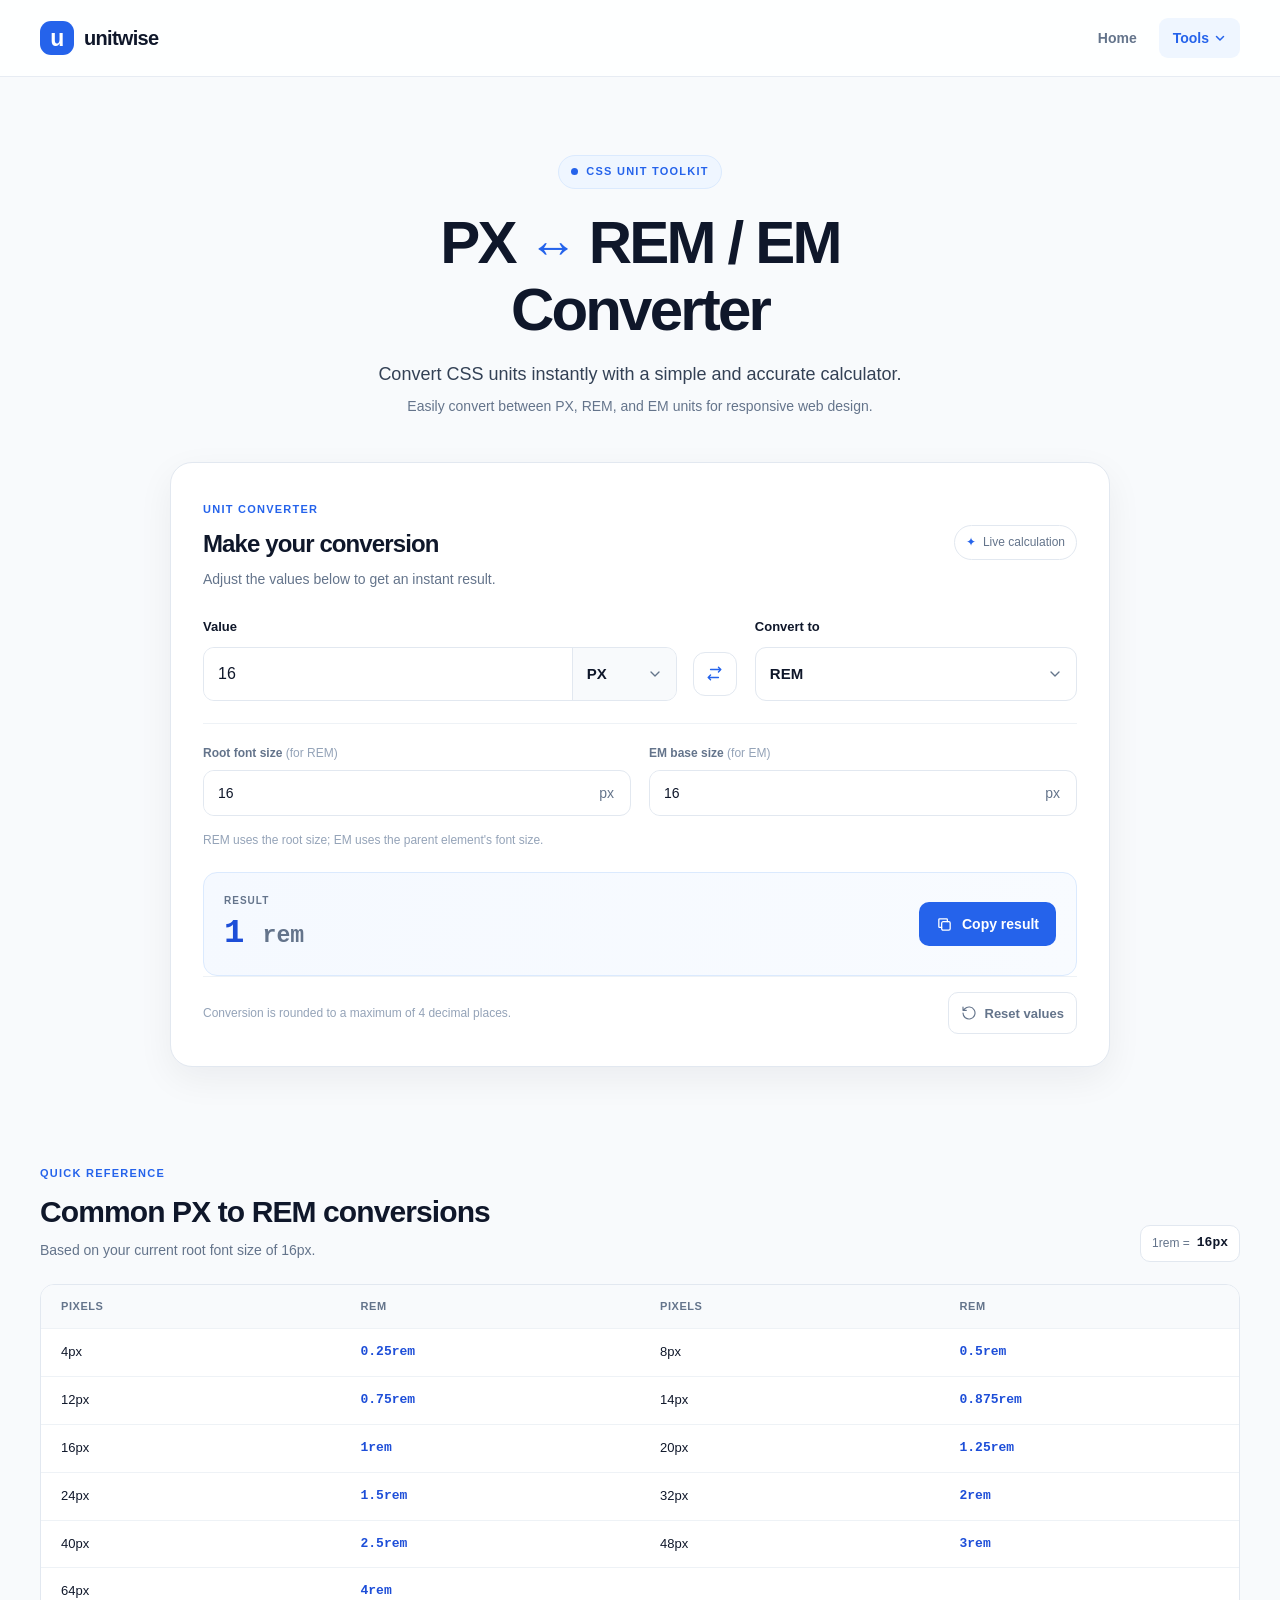
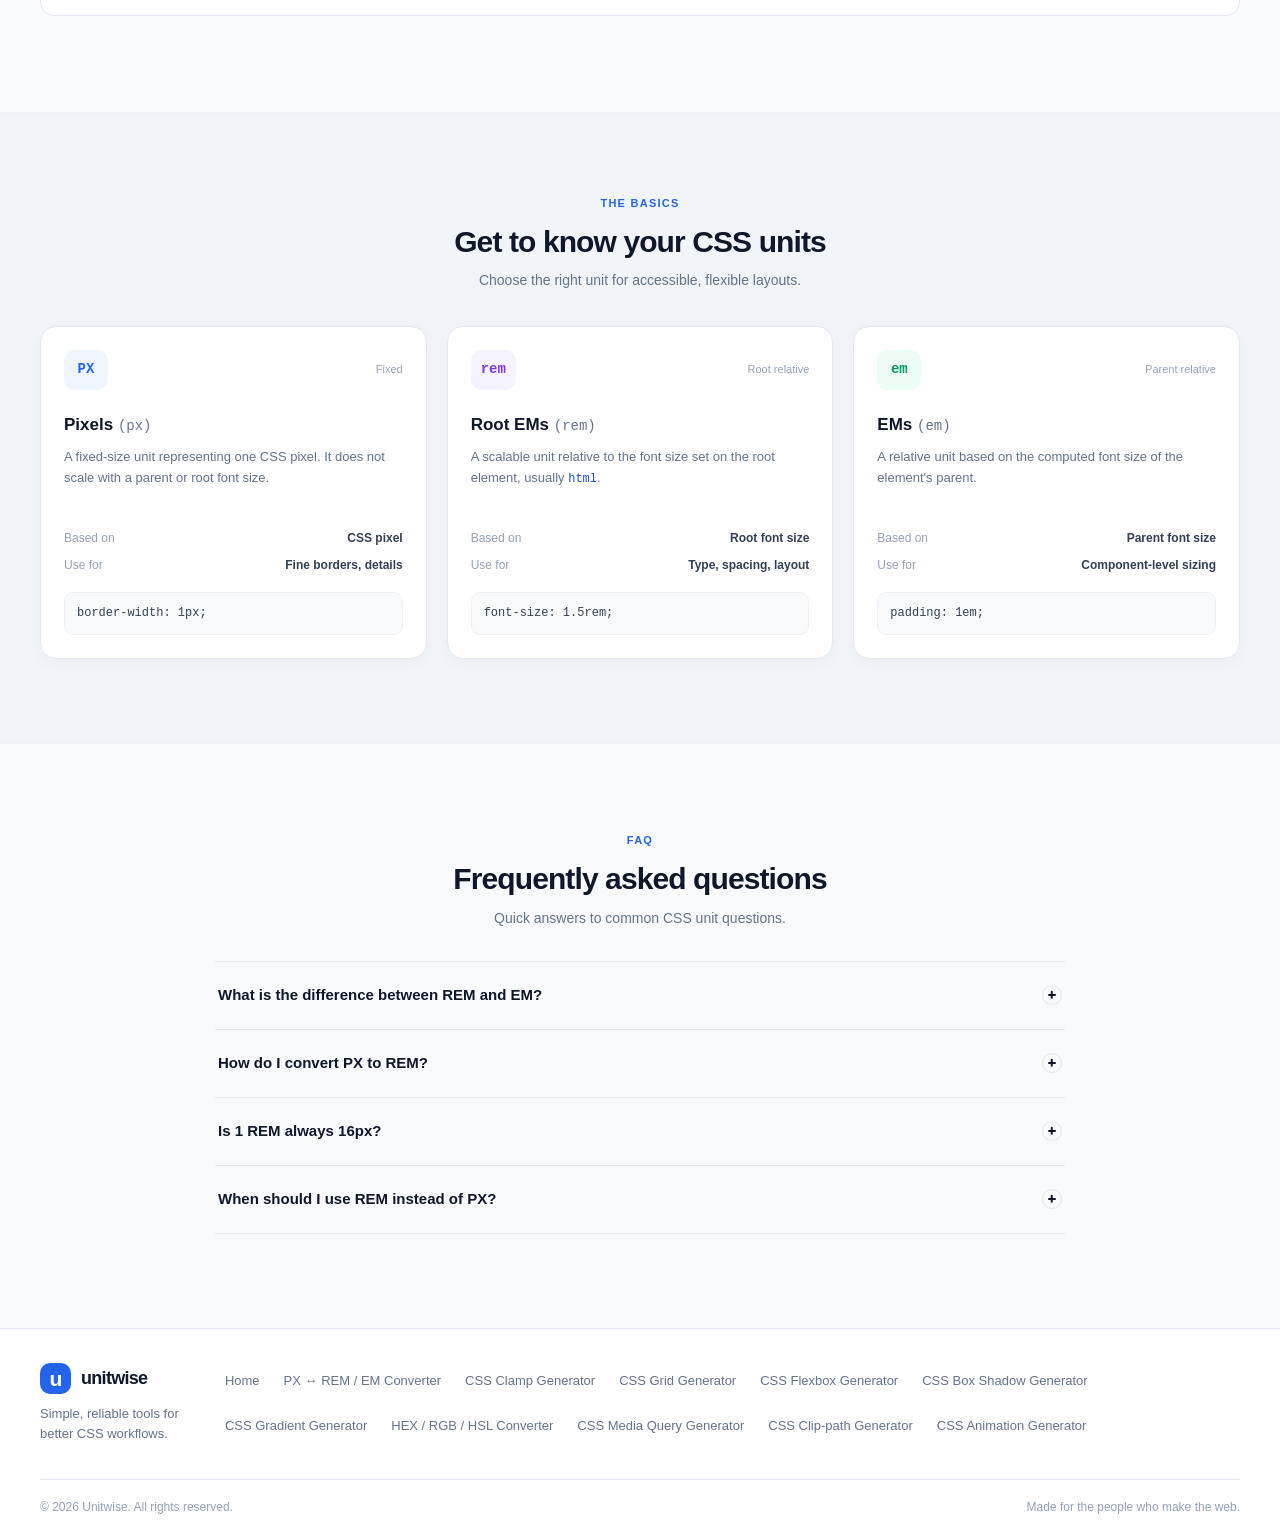
==== index.html @ 9d0d2d9c "메타태그 추가 <meta name="google-site-verification" content="XZpFfX3nSkuJwJqcZBJIZyjZYTVvXYMlZHfaFTL9WIM" " ====
﻿<!doctype html>
<html lang="en">

<head>
  <meta charset="utf-8">
  <meta name="viewport" content="width=device-width, initial-scale=1">
  <meta name="description"
    content="Convert CSS values between PX, REM, and EM instantly with an accurate, responsive unit converter.">
  <meta name="theme-color" content="#f8fafc">
  <title>PX ↔ REM / EM Converter | Unitwise</title>
  <link rel="stylesheet" href="assets/css/normalize.css">
  <link rel="stylesheet" href="assets/css/reset.css">
  <link rel="stylesheet" href="assets/css/commons.css?v=2">
  <link rel="stylesheet" href="assets/css/style.css">
  <link rel="stylesheet" href="assets/css/responsive.css">
  <script src="https://code.jquery.com/jquery-3.7.1.min.js"
    integrity="sha256-/JqT3SQfawRcv/BIHPThkBvs0OEvtFFmqPF/lYI/Cxo=" crossorigin="anonymous"></script>
  <script src="assets/js/common.js?v=2"></script>
  <script src="assets/js/converter.js"></script>


  <meta name="google-site-verification" content="tky7vuJOnp5TWz1bIsefF_0soIKqp9oJH5WHs2JTurM" />
  <meta name="google-site-verification" content="XZpFfX3nSkuJwJqcZBJIZyjZYTVvXYMlZHfaFTL9WIM" />
</head>

<body data-page="converter">
  <!--  -->
  <a class="skip-link" href="#main-content">Skip to content</a>
  <div id="header"></div>

  <main id="main-content">
    <section class="hero container" id="top" aria-labelledby="hero-title">
      <span class="eyebrow"><span class="eyebrow__dot" aria-hidden="true"></span>CSS UNIT TOOLKIT</span>
      <h1 id="hero-title">PX <span aria-hidden="true">↔</span> REM / EM<br class="hero__break"> Converter</h1>
      <p class="hero__lead">Convert CSS units instantly with a simple and accurate calculator.</p>
      <p class="hero__description">Easily convert between PX, REM, and EM units for responsive web design.</p>
    </section>

    <section class="converter-section container" id="converter" aria-labelledby="converter-title">
      <div class="converter-card">
        <div class="section-heading converter-card__heading">
          <div>
            <span class="eyebrow">UNIT CONVERTER</span>
            <h2 id="converter-title">Make your conversion</h2>
            <p>Adjust the values below to get an instant result.</p>
          </div>
          <span class="converter-card__badge"><span aria-hidden="true">✦</span> Live calculation</span>
        </div>

        <div class="converter-fields">
          <div class="field-group">
            <label for="input-value">Value</label>
            <div class="input-with-select">
              <input id="input-value" name="input-value" type="number" value="16" step="any" inputmode="decimal"
                autocomplete="off">
              <select id="input-unit" name="input-unit" aria-label="Input unit">
                <option value="px" selected>PX</option>
                <option value="rem">REM</option>
                <option value="em">EM</option>
              </select>
            </div>
          </div>

          <button class="swap-button" id="swap-units" type="button" aria-label="Swap input and output units"
            title="Swap units">
            <svg viewBox="0 0 24 24" aria-hidden="true">
              <path d="M7 7h13m0 0-3-3m3 3-3 3M17 17H4m0 0 3 3m-3-3 3-3" />
            </svg>
          </button>

          <div class="field-group">
            <label for="output-unit">Convert to</label>
            <select class="field-select" id="output-unit" name="output-unit">
              <option value="px">PX</option>
              <option value="rem" selected>REM</option>
              <option value="em">EM</option>
            </select>
          </div>
        </div>

        <div class="base-settings" aria-label="Conversion base sizes">
          <div class="field-group base-settings__field">
            <label for="root-size">Root font size <span>(for REM)</span></label>
            <div class="input-with-suffix">
              <input id="root-size" name="root-size" type="number" value="16" min="0.01" step="any" inputmode="decimal"
                autocomplete="off">
              <span>px</span>
            </div>
          </div>
          <div class="field-group base-settings__field">
            <label for="em-size">EM base size <span>(for EM)</span></label>
            <div class="input-with-suffix">
              <input id="em-size" name="em-size" type="number" value="16" min="0.01" step="any" inputmode="decimal"
                autocomplete="off">
              <span>px</span>
            </div>
          </div>
          <p class="base-settings__hint">REM uses the root size; EM uses the parent element's font size.</p>
        </div>

        <div class="result-panel" aria-live="polite" aria-atomic="true">
          <div>
            <span class="result-panel__label">RESULT</span>
            <output class="result-panel__value" id="conversion-result" for="input-value root-size em-size">1
              <span>rem</span></output>
          </div>
          <button class="button button--copy" id="copy-result" type="button">
            <svg viewBox="0 0 24 24" aria-hidden="true">
              <rect x="8" y="8" width="12" height="12" rx="2" />
              <path d="M16 8V5a1 1 0 0 0-1-1H5a1 1 0 0 0-1 1v10a1 1 0 0 0 1 1h3" />
            </svg>
            <span>Copy result</span>
          </button>
        </div>
        <p class="form-message" id="form-message" role="status" aria-live="polite"></p>
        <div class="converter-card__footer">
          <span>Conversion is rounded to a maximum of 4 decimal places.</span>
          <button class="button--reset text-button" id="reset-converter" type="button">
            <svg viewBox="0 0 24 24" aria-hidden="true">
              <path d="M3 12a9 9 0 1 0 2.64-6.36L3 8m0-5v5h5" />
            </svg>
            Reset values
          </button>
        </div>
      </div>
    </section>

    <section class="quick-table-section container" aria-labelledby="quick-table-title">
      <div class="section-heading">
        <div>
          <span class="eyebrow">QUICK REFERENCE</span>
          <h2 id="quick-table-title">Common PX to REM conversions</h2>
          <p>Based on your current root font size of <span id="table-root-size">16</span>px.</p>
        </div>
        <span class="table-root-badge">1rem = <strong id="table-rem-value">16px</strong></span>
      </div>
      <div class="table-scroll" tabindex="0" aria-label="Scrollable PX to REM conversion table">
        <table class="conversion-table">
          <thead>
            <tr>
              <th scope="col">Pixels</th>
              <th scope="col">REM</th>
              <th scope="col">Pixels</th>
              <th scope="col">REM</th>
            </tr>
          </thead>
          <tbody id="conversion-table-body"></tbody>
        </table>
      </div>
    </section>

    <section class="guide-section" id="units-guide" aria-labelledby="guide-title">
      <div class="container">
        <div class="section-heading section-heading--center">
          <span class="eyebrow">THE BASICS</span>
          <h2 id="guide-title">Get to know your CSS units</h2>
          <p>Choose the right unit for accessible, flexible layouts.</p>
        </div>
        <div class="guide-grid">
          <article class="guide-card">
            <div class="guide-card__top"><span class="unit-icon unit-icon--px">PX</span><span
                class="guide-card__tag">Fixed</span></div>
            <h3>Pixels <span>(px)</span></h3>
            <p class="guide-card__definition">A fixed-size unit representing one CSS pixel. It does not scale with a
              parent or root font size.</p>
            <dl>
              <div>
                <dt>Based on</dt>
                <dd>CSS pixel</dd>
              </div>
              <div>
                <dt>Use for</dt>
                <dd>Fine borders, details</dd>
              </div>
            </dl>
            <code class="code-sample">border-width: 1px;</code>
          </article>
          <article class="guide-card">
            <div class="guide-card__top"><span class="unit-icon unit-icon--rem">rem</span><span
                class="guide-card__tag">Root relative</span></div>
            <h3>Root EMs <span>(rem)</span></h3>
            <p class="guide-card__definition">A scalable unit relative to the font size set on the root element, usually
              <code>html</code>.
            </p>
            <dl>
              <div>
                <dt>Based on</dt>
                <dd>Root font size</dd>
              </div>
              <div>
                <dt>Use for</dt>
                <dd>Type, spacing, layout</dd>
              </div>
            </dl>
            <code class="code-sample">font-size: 1.5rem;</code>
          </article>
          <article class="guide-card">
            <div class="guide-card__top"><span class="unit-icon unit-icon--em">em</span><span
                class="guide-card__tag">Parent relative</span></div>
            <h3>EMs <span>(em)</span></h3>
            <p class="guide-card__definition">A relative unit based on the computed font size of the element's parent.
            </p>
            <dl>
              <div>
                <dt>Based on</dt>
                <dd>Parent font size</dd>
              </div>
              <div>
                <dt>Use for</dt>
                <dd>Component-level sizing</dd>
              </div>
            </dl>
            <code class="code-sample">padding: 1em;</code>
          </article>
        </div>
      </div>
    </section>

    <section class="faq-section container" aria-labelledby="faq-title">
      <div class="section-heading section-heading--center">
        <span class="eyebrow">FAQ</span>
        <h2 id="faq-title">Frequently asked questions</h2>
        <p>Quick answers to common CSS unit questions.</p>
      </div>
      <div class="faq-list">
        <article class="faq-item">
          <h3><button class="faq-question" id="faq-question-1" type="button" aria-expanded="false"
              aria-controls="faq-answer-1"><span>What is the difference between REM and EM?</span><span class="faq-icon"
                aria-hidden="true"></span></button></h3>
          <div class="faq-answer" id="faq-answer-1" role="region" aria-labelledby="faq-question-1" hidden>
            <p>REM is relative to the root (html) font size, while EM is relative to the computed font size of its
              parent element. REM is predictable across a page; EM is useful for sizing within a component.</p>
          </div>
        </article>
        <article class="faq-item">
          <h3><button class="faq-question" id="faq-question-2" type="button" aria-expanded="false"
              aria-controls="faq-answer-2"><span>How do I convert PX to REM?</span><span class="faq-icon"
                aria-hidden="true"></span></button></h3>
          <div class="faq-answer" id="faq-answer-2" role="region" aria-labelledby="faq-question-2" hidden>
            <p>Divide the pixel value by the root font size. For example, with a 16px root size, 24px ÷ 16 = 1.5rem.</p>
          </div>
        </article>
        <article class="faq-item">
          <h3><button class="faq-question" id="faq-question-3" type="button" aria-expanded="false"
              aria-controls="faq-answer-3"><span>Is 1 REM always 16px?</span><span class="faq-icon"
                aria-hidden="true"></span></button></h3>
          <div class="faq-answer" id="faq-answer-3" role="region" aria-labelledby="faq-question-3" hidden>
            <p>No. 1rem equals the root font size. Browsers commonly default to 16px, but users or stylesheets can
              change that value.</p>
          </div>
        </article>
        <article class="faq-item">
          <h3><button class="faq-question" id="faq-question-4" type="button" aria-expanded="false"
              aria-controls="faq-answer-4"><span>When should I use REM instead of PX?</span><span class="faq-icon"
                aria-hidden="true"></span></button></h3>
          <div class="faq-answer" id="faq-answer-4" role="region" aria-labelledby="faq-question-4" hidden>
            <p>Use REM for typography, spacing, and layout values that should scale with a user's root font-size
              preference. PX can still be useful for small details such as a thin border.</p>
          </div>
        </article>
      </div>
    </section>
  </main>

  <div id="footer"></div>
</body>

</html>
---- assets/css/commons.css ----
:root {
  color-scheme: light;
  --color-primary: #2563eb;
  --color-primary-dark: #1d4ed8;
  --color-primary-soft: #eff6ff;
  --color-background: #f8fafc;
  --color-surface: #ffffff;
  --color-text: #0f172a;
  --color-text-secondary: #64748b;
  --color-text-muted: #94a3b8;
  --color-border: #e2e8f0;
  --color-border-strong: #cbd5e1;
  --color-success: #15803d;
  --color-error: #b91c1c;
  --font-sans: Inter, Pretendard, -apple-system, BlinkMacSystemFont, "Segoe UI", sans-serif;
  --font-mono: "SFMono-Regular", Consolas, "Liberation Mono", monospace;
  --container-width: 1200px;
  --space-1: 4px;
  --space-2: 8px;
  --space-3: 12px;
  --space-4: 16px;
  --space-5: 24px;
  --space-6: 32px;
  --space-7: 48px;
  --space-8: 64px;
  --radius-small: 10px;
  --radius-medium: 16px;
  --radius-large: 22px;
  --shadow-card: 0 12px 36px rgb(15 23 42 / 6%);
  --transition-fast: 180ms ease;
}

body {
  background: var(--color-background);
  color: var(--color-text);
  font-family: var(--font-sans);
  font-size: 16px;
  line-height: 1.6;
  -webkit-font-smoothing: antialiased;
}

button,
input,
select {
  color: inherit;
}

button:focus-visible,
a:focus-visible,
input:focus-visible,
select:focus-visible,
.table-scroll:focus-visible {
  outline: 3px solid rgb(37 99 235 / 35%);
  outline-offset: 3px;
}

.container {
  width: min(calc(100% - 48px), var(--container-width));
  margin-inline: auto;
}

.skip-link {
  position: fixed;
  z-index: 20;
  top: 12px;
  left: 12px;
  padding: 10px 16px;
  transform: translateY(-160%);
  border-radius: var(--radius-small);
  background: var(--color-text);
  color: white;
  transition: transform var(--transition-fast);
}

.skip-link:focus {
  transform: translateY(0);
}

.site-header {
  position: relative;
  z-index: 5;
  border-bottom: 1px solid rgb(226 232 240 / 80%);
  background: rgb(255 255 255 / 92%);
}

.site-header__inner {
  display: flex;
  min-height: 76px;
  align-items: center;
  justify-content: space-between;
}

.brand {
  display: inline-flex;
  align-items: center;
  gap: 10px;
  color: var(--color-text);
  font-size: 20px;
  font-weight: 750;
  letter-spacing: -0.7px;
}

.brand__mark {
  display: grid;
  width: 34px;
  height: 34px;
  place-items: center;
  border-radius: 11px;
  background: var(--color-primary);
  color: white;
  font-size: 23px;
  font-weight: 800;
  line-height: 1;
}

.site-nav {
  display: flex;
  align-items: center;
  gap: 8px;
}

.site-nav__dropdown {
  position: relative;
}

.site-nav__dropdown-toggle {
  display: inline-flex;
  align-items: center;
  gap: 5px;
  border: 0;
  background: transparent;
  cursor: pointer;
}

.site-nav__dropdown-icon {
  width: 12px;
  height: 12px;
  stroke: currentColor;
  stroke-width: 1.5;
  opacity: 0.7;
  transition: opacity var(--transition-fast), color var(--transition-fast), stroke var(--transition-fast);
  flex-shrink: 0;
  pointer-events: none;
  background: none;
  border: 0;
  box-shadow: none;
  transform: none !important;
}

.site-nav__dropdown-toggle:hover .site-nav__dropdown-icon,
.site-nav__dropdown-toggle:focus-visible .site-nav__dropdown-icon,
.site-nav__dropdown-toggle.is-active .site-nav__dropdown-icon,
.site-nav__dropdown-toggle[aria-expanded="true"] .site-nav__dropdown-icon {
  opacity: 1;
  color: var(--color-primary);
  transform: none !important;
}

.site-nav__dropdown-menu {
  position: absolute;
  z-index: 10;
  top: calc(100% + 8px);
  right: 0;
  display: grid;
  width: 300px;
  max-height: min(76vh, 560px);
  overflow-y: auto;
  gap: 8px;
  padding: 12px;
  border: 1px solid var(--color-border);
  border-radius: 13px;
  background: white;
  box-shadow: var(--shadow-card);
  opacity: 0;
  visibility: hidden;
  pointer-events: none;
  transform: translateY(-6px);
  transition: opacity var(--transition-fast), transform var(--transition-fast), visibility var(--transition-fast);
}

.site-nav__dropdown-menu.is-open {
  opacity: 1;
  visibility: visible;
  pointer-events: auto;
  transform: translateY(0);
}

.site-nav__dropdown-menu.is-closing {
  opacity: 0;
  visibility: hidden;
  pointer-events: none;
  transform: translateY(-6px);
}

.site-nav__dropdown-group {
  display: grid;
  gap: 2px;
}

.site-nav__dropdown-category {
  margin: 3px 9px 2px;
  color: var(--color-text-muted);
  font-size: 10px;
  font-weight: 750;
  letter-spacing: 0.11em;
  line-height: 1.4;
  text-transform: uppercase;
}

.site-nav__dropdown-menu[hidden]:not(.is-open):not(.is-closing) {
  display: none;
}

.site-nav__dropdown-menu .site-nav__link {
  font-size: 13px;
}

.site-nav__link {
  padding: 9px 14px;
  border-radius: 9px;
  color: var(--color-text-secondary);
  font-size: 14px;
  font-weight: 550;
  transition: color var(--transition-fast), background var(--transition-fast);
}

.site-nav__link:hover,
.site-nav__link.is-active,
.site-nav__dropdown-toggle[aria-expanded="true"] {
  background: var(--color-primary-soft);
  color: var(--color-primary);
}

.menu-toggle {
  display: none;
  width: 44px;
  height: 44px;
  align-items: center;
  justify-content: center;
  flex-direction: column;
  gap: 5px;
  border: 1px solid var(--color-border);
  border-radius: 12px;
  background: white;
}

.menu-toggle span {
  width: 18px;
  height: 2px;
  border-radius: 2px;
  background: var(--color-text);
  transition: transform var(--transition-fast), opacity var(--transition-fast);
}

.button {
  display: inline-flex;
  min-height: 44px;
  align-items: center;
  justify-content: center;
  gap: 9px;
  padding: 0 16px;
  border: 1px solid transparent;
  border-radius: 10px;
  font-size: 14px;
  font-weight: 650;
  transition: background var(--transition-fast), border-color var(--transition-fast), color var(--transition-fast), transform var(--transition-fast);
}

.button:active,
.swap-button:active {
  transform: translateY(1px);
}

.button--copy {
  background: var(--color-primary);
  color: white;
}

.button--copy:hover {
  background: var(--color-primary-dark);
}

.button--copy svg,
.text-button svg {
  width: 17px;
  height: 17px;
  fill: none;
  stroke: currentColor;
  stroke-linecap: round;
  stroke-linejoin: round;
  stroke-width: 1.8;
}

/* ==========================================================================
   Standard Reset Button Component (Reference: CSS Flexbox Generator)
   ========================================================================== */

.button--reset {
  display: inline-flex;
  align-items: center;
  justify-content: center;
  flex-direction: row;
  min-height: 42px;
  gap: 8px;
  padding: 0 12px;
  border: 1px solid var(--color-border);
  border-radius: 10px;
  background: var(--color-surface);
  color: var(--color-text-secondary);
  font-family: inherit;
  font-size: 13px;
  font-weight: 650;
  line-height: 1;
  white-space: nowrap;
  cursor: pointer;
  flex: 0 0 auto;
  transition: color var(--transition-fast), border-color var(--transition-fast), background var(--transition-fast), transform var(--transition-fast);
}

.button--reset:hover {
  border-color: var(--color-primary);
  background: var(--color-primary-soft);
  color: var(--color-primary);
}

.button--reset:active {
  transform: translateY(1px);
}

.button--reset svg {
  width: 16px;
  height: 16px;
  flex-shrink: 0;
  fill: none;
  stroke: currentColor;
  stroke-linecap: round;
  stroke-linejoin: round;
  stroke-width: 1.7;
}

@media (max-width: 600px) {
  .section-heading .button--reset,
  .color-panel-heading .button--reset,
  .color-adjustments-heading .button--reset {
    min-height: 38px;
    padding-inline: 9px;
  }
}

@media (prefers-reduced-motion: reduce) {
  .button--reset {
    transition: none;
  }
}

.field-group {
  display: grid;
  min-width: 0;
  gap: 9px;
}

.field-group label {
  color: var(--color-text);
  font-size: 13px;
  font-weight: 650;
}

.field-group label span {
  color: var(--color-text-muted);
  font-weight: 450;
}

.field-group input,
.field-group select {
  width: 100%;
  min-width: 0;
  height: 54px;
  border: 1px solid var(--color-border);
  border-radius: 11px;
  background-color: white;
  color: var(--color-text);
  transition: border-color var(--transition-fast), box-shadow var(--transition-fast);
}

.field-group input {
  padding: 0 14px;
  font-variant-numeric: tabular-nums;
}

.field-group select {
  padding: 0 38px 0 14px;
  appearance: none;
  background-image: url("data:image/svg+xml,%3Csvg xmlns='http://www.w3.org/2000/svg' width='16' height='16' viewBox='0 0 24 24' fill='none' stroke='%2364758b' stroke-width='2' stroke-linecap='round' stroke-linejoin='round'%3E%3Cpath d='m6 9 6 6 6-6'/%3E%3C/svg%3E");
  background-repeat: no-repeat;
  background-position: right 13px center;
  font-size: 15px;
  font-weight: 650;
}

.field-group input:hover,
.field-group select:hover {
  border-color: var(--color-border-strong);
}

.field-group input:focus,
.field-group select:focus {
  border-color: var(--color-primary);
  outline: none;
  box-shadow: 0 0 0 3px rgb(37 99 235 / 12%);
}

.input-with-select,
.input-with-suffix {
  display: flex;
  min-width: 0;
  align-items: center;
  overflow: hidden;
  border: 1px solid var(--color-border);
  border-radius: 11px;
  background: white;
  transition: border-color var(--transition-fast), box-shadow var(--transition-fast);
}

.input-with-select:focus-within,
.input-with-suffix:focus-within {
  border-color: var(--color-primary);
  box-shadow: 0 0 0 3px rgb(37 99 235 / 12%);
}

.input-with-select input,
.input-with-suffix input {
  height: 52px;
  border: 0;
  border-radius: 0;
  box-shadow: none;
}

.input-with-select input:focus,
.input-with-suffix input:focus {
  border: 0;
  box-shadow: none;
}

.input-with-select select {
  width: 104px;
  height: 52px;
  flex: 0 0 104px;
  border: 0;
  border-left: 1px solid var(--color-border);
  border-radius: 0;
  background-color: #f8fafc;
}

.input-with-suffix span {
  padding: 0 16px;
  color: var(--color-text-secondary);
  font-size: 14px;
}

.section-heading {
  display: flex;
  align-items: flex-end;
  justify-content: space-between;
  gap: 24px;
}

.section-heading--center {
  display: block;
  text-align: center;
}

.section-heading--center h2 {
  margin-top: 9px;
}

.section-heading--center p {
  margin-top: 10px;
}

.section-heading h2 {
  margin-top: 8px;
  font-size: clamp(23px, 2.4vw, 30px);
  font-weight: 720;
  letter-spacing: -0.9px;
  line-height: 1.25;
}

.section-heading p {
  margin-top: 9px;
  color: var(--color-text-secondary);
  font-size: 14px;
}

.eyebrow {
  display: inline-flex;
  align-items: center;
  gap: 8px;
  color: var(--color-primary);
  font-size: 11px;
  font-weight: 750;
  letter-spacing: 1.25px;
}

.hero {
  padding-top: 78px;
  padding-bottom: 45px;
  text-align: center;
}

.hero .eyebrow {
  padding: 7px 12px;
  border: 1px solid #dbeafe;
  border-radius: 999px;
  background: #eff6ff;
}

.eyebrow__dot {
  width: 7px;
  height: 7px;
  border-radius: 50%;
  background: var(--color-primary);
}

.hero h1 {
  margin-top: 20px;
  font-size: clamp(40px, 5vw, 60px);
  font-weight: 760;
  letter-spacing: -2.8px;
  line-height: 1.12;
}

.hero h1 > span {
  color: var(--color-primary);
  font-size: 0.82em;
  font-weight: 500;
}

.hero__lead {
  margin-top: 17px;
  color: #334155;
  font-size: 18px;
}

.hero__description {
  margin-top: 6px;
  color: var(--color-text-secondary);
  font-size: 14px;
}

.card {
  border: 1px solid var(--color-border);
  border-radius: var(--radius-medium);
  background: var(--color-surface);
  box-shadow: var(--shadow-card);
}

.converter-card__badge {
  display: inline-flex;
  align-items: center;
  gap: 7px;
  padding: 7px 11px;
  border: 1px solid var(--color-border);
  border-radius: 999px;
  background: white;
  color: var(--color-text-secondary);
  font-size: 12px;
  white-space: nowrap;
}

.converter-card__badge span {
  color: var(--color-primary);
}

.faq-list {
  margin-top: 32px;
  border-top: 1px solid var(--color-border);
}

.faq-item {
  border-bottom: 1px solid var(--color-border);
}

.faq-item h3 {
  font-size: inherit;
  font-weight: inherit;
}

.faq-question {
  display: flex;
  width: 100%;
  min-height: 67px;
  align-items: center;
  justify-content: space-between;
  gap: 18px;
  padding: 14px 3px;
  border: 0;
  background: transparent;
  color: var(--color-text);
  font-size: 15px;
  font-weight: 630;
  text-align: left;
  transition: color var(--transition-fast);
}

.faq-question:hover,
.faq-question[aria-expanded="true"] {
  color: var(--color-primary);
}

.faq-icon {
  position: relative;
  width: 20px;
  height: 20px;
  flex: 0 0 20px;
  border: 1px solid var(--color-border);
  border-radius: 50%;
}

.faq-icon::before,
.faq-icon::after {
  position: absolute;
  top: 8px;
  left: 5px;
  width: 8px;
  height: 1.5px;
  border-radius: 2px;
  background: currentColor;
  content: "";
}

.faq-icon::after {
  transform: rotate(90deg);
  transition: transform var(--transition-fast);
}

.faq-question[aria-expanded="true"] .faq-icon::after {
  transform: rotate(0);
}

.faq-answer {
  padding: 0 38px 19px 3px;
  color: var(--color-text-secondary);
  font-size: 13px;
  line-height: 1.75;
}

.component-error {
  padding: 14px 24px;
  background: #fff7ed;
  color: #9a3412;
  font-size: 14px;
  text-align: center;
}

.site-footer {
  border-top: 1px solid var(--color-border);
  background: white;
}

.site-footer__main {
  display: flex;
  min-height: 150px;
  align-items: center;
  justify-content: space-between;
  gap: 28px;
}

.brand--footer {
  font-size: 18px;
}

.brand--footer .brand__mark {
  width: 31px;
  height: 31px;
  border-radius: 10px;
  font-size: 21px;
}

.site-footer__about p {
  margin-top: 10px;
  color: var(--color-text-secondary);
  font-size: 13px;
}

.footer-nav {
  display: flex;
  flex-wrap: wrap;
  gap: 24px;
}

.footer-nav a {
  color: var(--color-text-secondary);
  font-size: 13px;
  transition: color var(--transition-fast);
}

.footer-nav a:hover {
  color: var(--color-primary);
}

.site-footer__bottom {
  display: flex;
  min-height: 56px;
  align-items: center;
  justify-content: space-between;
  gap: 12px;
  border-top: 1px solid var(--color-border);
  color: var(--color-text-muted);
  font-size: 12px;
}
---- assets/css/style.css ----
.converter-section {
  max-width: 940px;
  padding-bottom: 92px;
}

.converter-card {
  padding: 32px;
  border: 1px solid var(--color-border);
  border-radius: var(--radius-large);
  background: var(--color-surface);
  box-shadow: var(--shadow-card);
}

.converter-card__heading {
  align-items: center;
}

.converter-card__heading h2 {
  font-size: 24px;
}

.table-root-badge {
  display: inline-flex;
  align-items: center;
  gap: 7px;
  padding: 7px 11px;
  border: 1px solid var(--color-border);
  border-radius: 999px;
  background: white;
  color: var(--color-text-secondary);
  font-size: 12px;
  white-space: nowrap;
}

.converter-fields {
  display: grid;
  grid-template-columns: minmax(0, 1fr) 46px minmax(0, 0.68fr);
  align-items: end;
  gap: 16px;
  margin-top: 27px;
}

.swap-button {
  display: grid;
  width: 44px;
  height: 44px;
  place-items: center;
  margin-bottom: 5px;
  border: 1px solid var(--color-border);
  border-radius: 12px;
  background: white;
  color: var(--color-primary);
  transition: background var(--transition-fast), border-color var(--transition-fast), transform var(--transition-fast);
}

.swap-button:hover {
  border-color: #bfdbfe;
  background: var(--color-primary-soft);
}

.swap-button svg {
  width: 19px;
  height: 19px;
  fill: none;
  stroke: currentColor;
  stroke-linecap: round;
  stroke-linejoin: round;
  stroke-width: 1.7;
}

.field-select {
  font-variant-numeric: tabular-nums;
}

.base-settings {
  display: grid;
  grid-template-columns: repeat(2, minmax(0, 1fr));
  gap: 15px 18px;
  margin-top: 22px;
  padding-top: 20px;
  border-top: 1px solid #eef2f6;
}

.base-settings__field {
  gap: 7px;
}

.base-settings__field label {
  color: var(--color-text-secondary);
  font-size: 12px;
}

.base-settings__field input {
  height: 44px;
  font-size: 14px;
}

.base-settings__hint {
  grid-column: 1 / -1;
  color: var(--color-text-muted);
  font-size: 12px;
}

.result-panel {
  display: flex;
  min-height: 104px;
  align-items: center;
  justify-content: space-between;
  gap: 20px;
  margin-top: 22px;
  padding: 18px 20px;
  border: 1px solid #dbeafe;
  border-radius: 14px;
  background: linear-gradient(105deg, #f5f9ff, #f8fbff);
}

.result-panel__label {
  display: block;
  color: var(--color-text-secondary);
  font-size: 10px;
  font-weight: 750;
  letter-spacing: 1px;
}

.result-panel__value {
  display: block;
  margin-top: 2px;
  color: var(--color-primary-dark);
  font-family: var(--font-mono);
  font-size: clamp(25px, 4vw, 34px);
  font-weight: 700;
  letter-spacing: -1.1px;
  line-height: 1.3;
  overflow-wrap: anywhere;
}

.result-panel__value span {
  color: #64748b;
  font-size: 0.68em;
  font-weight: 550;
  letter-spacing: 0;
}

.form-message {
  min-height: 20px;
  margin-top: 8px;
  color: var(--color-error);
  font-size: 12px;
}

.form-message:empty {
  display: none;
}

.form-message.is-success {
  color: var(--color-success);
}

.converter-card__footer {
  display: flex;
  align-items: center;
  justify-content: space-between;
  gap: 16px;
  padding-top: 15px;
  border-top: 1px solid #eef2f6;
  color: var(--color-text-muted);
  font-size: 12px;
}

.text-button:not(.button--reset) {
  display: inline-flex;
  align-items: center;
  gap: 7px;
  padding: 5px 0 5px 8px;
  border: 0;
  background: transparent;
  color: var(--color-text-secondary);
  font-size: 12px;
  font-weight: 600;
  white-space: nowrap;
  transition: color var(--transition-fast);
}

.text-button:not(.button--reset):hover {
  color: var(--color-primary);
}

.text-button:not(.button--reset) svg {
  width: 15px;
  height: 15px;
}

.quick-table-section {
  padding-bottom: 96px;
}

.quick-table-section .section-heading {
  margin-bottom: 22px;
}

.table-root-badge {
  border-radius: 10px;
  color: var(--color-text-secondary);
  font-size: 12px;
}

.table-root-badge strong {
  color: var(--color-text);
  font-family: var(--font-mono);
  font-size: 13px;
}

.table-scroll {
  overflow-x: auto;
  border: 1px solid var(--color-border);
  border-radius: 14px;
  background: white;
  scrollbar-color: #cbd5e1 transparent;
  scrollbar-width: thin;
}

.conversion-table {
  width: 100%;
  min-width: 460px;
  text-align: left;
}

.conversion-table th,
.conversion-table td {
  width: 25%;
  padding: 13px 20px;
  border-bottom: 1px solid #eef2f6;
  font-size: 13px;
}

.conversion-table th {
  background: #f8fafc;
  color: var(--color-text-secondary);
  font-size: 11px;
  font-weight: 700;
  letter-spacing: 0.55px;
  text-transform: uppercase;
}

.conversion-table td:nth-child(even) {
  color: var(--color-primary-dark);
  font-family: var(--font-mono);
  font-weight: 600;
}

.conversion-table tbody tr:last-child td {
  border-bottom: 0;
}

.conversion-table tbody tr:hover {
  background: #f8fbff;
}

.guide-section {
  padding: 76px 0 84px;
  border-top: 1px solid #eef2f6;
  border-bottom: 1px solid #eef2f6;
  background: #f1f5f9;
}

.guide-grid {
  display: grid;
  grid-template-columns: repeat(3, minmax(0, 1fr));
  gap: 20px;
  margin-top: 34px;
}

.guide-card {
  min-width: 0;
  padding: 23px;
  border: 1px solid var(--color-border);
  border-radius: var(--radius-medium);
  background: white;
  box-shadow: 0 5px 18px rgb(15 23 42 / 3%);
}

.guide-card__top {
  display: flex;
  align-items: center;
  justify-content: space-between;
}

.unit-icon {
  display: grid;
  min-width: 44px;
  height: 40px;
  place-items: center;
  padding: 0 10px;
  border-radius: 11px;
  font-family: var(--font-mono);
  font-size: 14px;
  font-weight: 700;
}

.unit-icon--px {
  background: #eff6ff;
  color: #2563eb;
}

.unit-icon--rem {
  background: #f5f3ff;
  color: #7c3aed;
}

.unit-icon--em {
  background: #ecfdf5;
  color: #059669;
}

.guide-card__tag {
  color: var(--color-text-muted);
  font-size: 11px;
}

.guide-card h3 {
  margin-top: 21px;
  font-size: 17px;
  font-weight: 700;
}

.guide-card h3 span {
  color: var(--color-text-secondary);
  font-family: var(--font-mono);
  font-size: 14px;
  font-weight: 500;
}

.guide-card__definition {
  min-height: 69px;
  margin-top: 8px;
  color: var(--color-text-secondary);
  font-size: 13px;
  line-height: 1.65;
}

.guide-card__definition code {
  color: var(--color-primary-dark);
  font-family: var(--font-mono);
  font-size: 12px;
}

.guide-card dl {
  display: grid;
  gap: 8px;
  margin-top: 14px;
}

.guide-card dl div {
  display: flex;
  justify-content: space-between;
  gap: 12px;
  font-size: 12px;
}

.guide-card dt {
  color: var(--color-text-muted);
}

.guide-card dd {
  color: #334155;
  font-weight: 550;
  text-align: right;
}

.code-sample {
  display: block;
  margin-top: 17px;
  padding: 11px 12px;
  overflow-x: auto;
  border: 1px solid #eef2f6;
  border-radius: 9px;
  background: #f8fafc;
  color: #334155;
  font-family: var(--font-mono);
  font-size: 12px;
  white-space: nowrap;
}

.faq-section {
  max-width: 850px;
  padding-top: 82px;
  padding-bottom: 94px;
}
---- assets/css/responsive.css ----
@media (max-width: 1199px) {
  .container {
    width: min(calc(100% - 56px), var(--container-width));
  }

  .hero {
    padding-top: 68px;
  }

  .guide-grid {
    gap: 15px;
  }

  .guide-card {
    padding: 20px;
  }

  .clamp-settings {
    padding: 25px;
  }

  .clamp-results-grid {
    gap: 15px;
  }
}

@media (max-width: 900px) {
  .guide-grid {
    grid-template-columns: repeat(2, minmax(0, 1fr));
  }

  .guide-card:last-child {
    grid-column: 1 / -1;
  }

  .guide-card__definition {
    min-height: 0;
  }

  .clamp-results-grid {
    grid-template-columns: minmax(0, 1fr);
  }
}

@media (max-width: 768px) {
  .container {
    width: min(calc(100% - 36px), var(--container-width));
  }

  .site-header__inner {
    min-height: 68px;
  }

  .menu-toggle {
    display: flex;
  }

  .menu-toggle[aria-expanded="true"] span:first-child {
    transform: translateY(7px) rotate(45deg);
  }

  .menu-toggle[aria-expanded="true"] span:nth-child(2) {
    opacity: 0;
  }

  .menu-toggle[aria-expanded="true"] span:last-child {
    transform: translateY(-7px) rotate(-45deg);
  }

  .site-nav {
    position: absolute;
    top: calc(100% + 1px);
    right: 18px;
    left: 18px;
    display: none;
    align-items: stretch;
    flex-direction: column;
    gap: 3px;
    padding: 10px;
    border: 1px solid var(--color-border);
    border-radius: 14px;
    background: white;
    box-shadow: var(--shadow-card);
  }

  .site-nav__dropdown {
    display: grid;
    gap: 2px;
  }

  .site-nav__dropdown-toggle {
    width: 100%;
    justify-content: space-between;
    text-align: left;
  }

  .site-nav__dropdown-icon {
    transform: none !important;
  }

  .site-nav__dropdown-menu {
    position: static;
    display: grid;
    width: auto;
    gap: 2px;
    padding: 0 0 0 8px;
    border: 0;
    border-radius: 0;
    background: transparent;
    box-shadow: none;
    transform: none;
    opacity: 0;
    visibility: hidden;
    pointer-events: none;
    max-height: min(58vh, 480px);
    overflow-y: auto;
    transition: opacity var(--transition-fast), visibility var(--transition-fast);
  }

  .site-nav__dropdown-menu.is-open {
    opacity: 1;
    visibility: visible;
    pointer-events: auto;
    transform: none;
  }

  .site-nav__dropdown-menu.is-closing {
    opacity: 0;
    visibility: hidden;
    pointer-events: none;
    transform: none;
  }

  .site-nav__dropdown-menu[hidden]:not(.is-open):not(.is-closing) {
    display: none;
  }

  .site-nav__dropdown-category {
    margin-top: 9px;
    font-size: 10px;
  }

  .site-nav.is-open {
    display: flex;
  }

  .site-nav__link {
    padding: 12px;
  }

  .hero {
    padding-top: 57px;
    padding-bottom: 35px;
  }

  .hero h1 {
    font-size: clamp(38px, 8vw, 52px);
    letter-spacing: -2px;
  }

  .hero__lead {
    max-width: 480px;
    margin-inline: auto;
    font-size: 16px;
  }

  .converter-section {
    padding-bottom: 70px;
  }

  .converter-card {
    padding: 25px;
  }

  .converter-fields {
    grid-template-columns: minmax(0, 1fr) 42px minmax(0, 0.72fr);
    gap: 10px;
  }

  .swap-button {
    width: 40px;
    height: 40px;
  }

  .quick-table-section {
    padding-bottom: 74px;
  }

  .guide-section {
    padding: 65px 0;
  }

  .faq-section {
    padding-top: 68px;
    padding-bottom: 75px;
  }

  .clamp-generator {
    padding-bottom: 65px;
  }

  .clamp-form-grid {
    gap: 15px;
  }

  .clamp-fieldset {
    padding: 15px;
  }

  .clamp-results-grid {
    gap: 15px;
  }

  .chart-section {
    padding-bottom: 68px;
  }

  .clamp-guide-section {
    padding: 63px 0;
  }
}

@media (max-width: 560px) {
  .container {
    width: min(calc(100% - 32px), var(--container-width));
  }

  .brand {
    font-size: 18px;
  }

  .brand__mark {
    width: 32px;
    height: 32px;
  }

  .hero {
    padding-top: 47px;
    padding-bottom: 30px;
  }

  .hero h1 {
    margin-top: 17px;
    font-size: clamp(34px, 9vw, 43px);
    letter-spacing: -1.7px;
  }

  .hero__break {
    display: none;
  }

  .hero__lead {
    margin-top: 13px;
    font-size: 15px;
  }

  .hero__description {
    max-width: 330px;
    margin: 6px auto 0;
    font-size: 13px;
  }

  .converter-section {
    padding-bottom: 62px;
  }

  .converter-card {
    padding: 21px 17px 16px;
    border-radius: 18px;
  }

  .converter-card__heading {
    align-items: flex-start;
  }

  .converter-card__heading h2 {
    font-size: 21px;
  }

  .converter-card__heading p {
    max-width: 230px;
    font-size: 13px;
  }

  .converter-card__badge {
    gap: 5px;
    padding: 6px 8px;
    font-size: 10px;
  }

  .converter-fields {
    grid-template-columns: minmax(0, 1fr);
    gap: 13px;
    margin-top: 22px;
  }

  .field-group {
    gap: 7px;
  }

  .field-group input,
  .field-group select {
    height: 50px;
  }

  .input-with-select input,
  .input-with-select select {
    height: 48px;
  }

  .swap-button {
    width: 42px;
    height: 38px;
    margin: -3px auto;
    transform: rotate(90deg);
  }

  .swap-button:active {
    transform: rotate(90deg) translateY(1px);
  }

  .base-settings {
    gap: 12px;
    margin-top: 18px;
    padding-top: 17px;
  }

  .base-settings__field label {
    font-size: 11px;
  }

  .base-settings__field input {
    height: 42px;
  }

  .base-settings__hint {
    font-size: 11px;
    line-height: 1.5;
  }

  .result-panel {
    min-height: 90px;
    gap: 10px;
    margin-top: 15px;
    padding: 14px;
  }

  .result-panel__value {
    font-size: clamp(23px, 7vw, 29px);
  }

  .button--copy {
    min-height: 40px;
    gap: 6px;
    padding: 0 10px;
    font-size: 12px;
  }

  .button--copy svg {
    width: 15px;
    height: 15px;
  }

  .converter-card__footer {
    align-items: flex-start;
    gap: 10px;
    font-size: 11px;
  }

  .converter-card__footer > span {
    max-width: 200px;
    line-height: 1.5;
  }

  .text-button:not(.button--reset) {
    font-size: 11px;
  }

  .section-heading h2 {
    font-size: 24px;
  }

  .quick-table-section .section-heading {
    align-items: flex-start;
    flex-direction: column;
    gap: 12px;
  }

  .conversion-table th,
  .conversion-table td {
    padding: 12px 15px;
  }

  .guide-section {
    padding: 58px 0;
  }

  .guide-grid {
    grid-template-columns: minmax(0, 1fr);
    gap: 13px;
    margin-top: 25px;
  }

  .guide-card:last-child {
    grid-column: auto;
  }

  .guide-card {
    padding: 20px;
  }

  .faq-section {
    padding-top: 59px;
    padding-bottom: 65px;
  }

  .clamp-settings {
    padding: 21px 17px 17px;
  }

  .clamp-section-heading {
    align-items: flex-start;
  }

  .clamp-section-heading h2 {
    font-size: 21px;
  }

  .clamp-form-grid {
    grid-template-columns: minmax(0, 1fr);
    gap: 12px;
    margin-top: 20px;
  }

  .clamp-fieldset__fields {
    grid-template-columns: minmax(0, 1fr);
  }

  .clamp-fieldset--options {
    grid-template-columns: minmax(0, 1fr);
    gap: 8px;
  }

  .clamp-fieldset__title,
  .clamp-root-field,
  .clamp-property-field {
    grid-column: 1;
    grid-row: auto;
  }

  .clamp-settings__hint {
    font-size: 11px;
    line-height: 1.55;
  }

  .generated-card,
  .preview-card {
    padding: 19px 16px;
  }

  .generated-card__hint {
    min-height: 0;
  }

  .generated-card__actions {
    gap: 8px;
  }

  .generated-card__actions .button {
    padding-inline: 11px;
  }

  .clamp-copy-status {
    max-width: 115px;
    font-size: 10px;
  }

  .preview-stage {
    min-height: 175px;
    padding: 9px;
  }

  .preview-viewport {
    min-height: 145px;
    padding: 10px;
  }

  .preview-demo-target {
    font-size: 14px;
  }

  .chart-section {
    padding-bottom: 59px;
  }

  .chart-section .section-heading {
    align-items: flex-start;
    flex-direction: column;
    gap: 12px;
  }

  .scale-chart-card {
    padding: 13px 8px 12px;
  }

  .chart-region-labels {
    gap: 5px;
    padding-inline: 3%;
    font-size: 9px;
  }

  .clamp-guide-section {
    padding: 56px 0;
  }

  .clamp-guide-grid {
    grid-template-columns: minmax(0, 1fr);
    gap: 12px;
    margin-top: 24px;
  }

  .clamp-guide-card {
    padding: 19px;
  }

  .clamp-guide-example {
    grid-template-columns: minmax(0, 1fr);
    gap: 14px;
    padding: 18px;
  }

  .clamp-faq {
    padding-top: 59px;
    padding-bottom: 65px;
  }

  .faq-list {
    margin-top: 24px;
  }

  .faq-question {
    min-height: 64px;
    font-size: 14px;
  }

  .faq-answer {
    padding-right: 22px;
    font-size: 12px;
  }

  .site-footer__main {
    min-height: 0;
    align-items: flex-start;
    flex-direction: column;
    gap: 23px;
    padding-top: 30px;
    padding-bottom: 25px;
  }

  .footer-nav {
    gap: 12px 20px;
  }

  .site-footer__bottom {
    align-items: flex-start;
    flex-direction: column;
    justify-content: center;
    gap: 3px;
    padding: 12px 0;
    font-size: 11px;
  }
}

@media (max-width: 360px) {
  .converter-card__badge {
    max-width: 90px;
    white-space: normal;
  }
}

@media (max-width: 900px) {
    .color-workspace {
      grid-template-columns: minmax(0, 1fr);
    }

    .color-preview-panel {
      display: grid;
      grid-template-columns: minmax(0, 1fr) minmax(0, 1fr);
      align-items: start;
      gap: 0 22px;
    }

    .color-preview-panel > .color-panel-heading,
    .color-adjustments {
      grid-column: 1 / -1;
    }

    .color-preview-mode {
      grid-column: 1 / -1;
    }

    .color-preview-stage {
      grid-row: span 2;
      margin-top: 0;
    }

    .color-preview-footer {
      align-self: end;
    }

    .color-palette-grid {
      grid-template-columns: repeat(4, minmax(0, 1fr));
    }

    .contrast-result {
      grid-template-columns: minmax(0, 1fr) minmax(0, 1fr);
    }

    .contrast-checks {
      grid-column: 1 / -1;
    }
  }

  @media (max-width: 768px) {
    .color-workspace,
    .color-palette-section,
    .contrast-section {
      padding-bottom: 63px;
    }

    .color-editor,
    .color-preview-panel,
    .contrast-card {
      padding: 21px 18px;
    }

    .color-preview-panel {
      display: block;
    }

    .color-preview-stage {
      margin-top: 13px;
    }

    .color-swatch {
      min-height: 220px;
    }

    .color-section-heading {
      align-items: flex-start;
      flex-direction: column;
      gap: 13px;
    }

    .color-palette-grid {
      grid-template-columns: repeat(3, minmax(0, 1fr));
      gap: 9px;
    }

    .color-guide-section {
      padding: 58px 0;
    }

    .color-guide-grid {
      grid-template-columns: repeat(2, minmax(0, 1fr));
      gap: 12px;
    }

    .color-guide-card p {
      min-height: 0;
    }

    .color-faq {
      padding-top: 59px;
      padding-bottom: 65px;
    }

    .contrast-controls {
      grid-template-columns: minmax(0, 1fr);
      gap: 4px;
    }

    .contrast-versus {
      display: none;
    }
  }

  @media (max-width: 560px) {
    .color-editor,
    .color-preview-panel,
    .contrast-card {
      padding: 19px 15px;
    }

    .color-panel-heading h2 {
      font-size: 18px;
    }

    .color-hex-row {
      grid-template-columns: 42px minmax(0, 1fr);
    }

    .color-hex-row input[type="color"] {
      width: 42px;
      height: 42px;
    }

    .color-hex-row .color-hex-text {
      height: 42px;
    }

    .color-copy-hex {
      grid-column: 1 / -1;
      min-height: 40px;
    }

    .color-format-grid {
      grid-template-columns: minmax(0, 1fr);
      gap: 10px;
    }

    .color-format-card {
      padding: 13px;
    }

    .color-channel {
      grid-template-columns: minmax(0, 1fr) 90px;
    }

    .color-number-wrap {
      height: 36px;
    }

    .color-number-wrap input {
      font-size: 12px;
    }

    .color-range {
      height: 22px;
    }

    .color-quick-actions {
      display: grid;
      grid-template-columns: repeat(2, minmax(0, 1fr));
    }

    .color-quick-actions .button {
      min-height: 42px;
      padding-inline: 7px;
      font-size: 10px;
    }

    .color-swatch {
      min-height: 195px;
      padding: 12px;
    }

    .color-preview-footer {
      align-items: flex-start;
      flex-direction: column;
    }

    .color-preview-footer .button {
      width: 100%;
      min-height: 42px;
    }

    .color-palette-grid {
      grid-template-columns: repeat(3, minmax(0, 1fr));
      gap: 7px;
    }

    .color-shade-swatch {
      height: 52px;
    }

    .color-shade-label,
    .color-shade-hex,
    .color-shade-copy {
      margin-inline: 7px;
    }

    .color-shade-hex {
      font-size: 8px;
    }

    .contrast-color-inputs {
      grid-template-columns: 40px minmax(0, 1fr) 72px;
      gap: 6px;
    }

    .contrast-color-inputs > input[type="color"] {
      width: 40px;
    }

    .contrast-result {
      grid-template-columns: minmax(0, 1fr);
      gap: 9px;
    }

    .contrast-checks {
      grid-column: auto;
      grid-template-columns: minmax(0, 1fr);
    }

    .color-guide-grid {
      grid-template-columns: minmax(0, 1fr);
    }

    .color-guide-card {
      padding: 18px;
    }
  }

  @media (max-width: 360px) {
    .color-palette-grid {
      grid-template-columns: repeat(2, minmax(0, 1fr));
    }

    .color-number-wrap {
      height: 33px;
    }

    .contrast-color-inputs {
      grid-template-columns: 36px minmax(0, 1fr) 66px;
      gap: 5px;
    }

    .contrast-color-inputs > input[type="color"] {
      width: 36px;
    }
  }

@media (max-width: 360px) {
  .converter-card__footer > span {
    max-width: 160px;
  }

  .button--copy {
    padding-inline: 8px;
  }
}

@media (max-width: 1199px) {
  .mq-workspace {
    grid-template-columns: minmax(0, 1fr);
  }

  .mq-presets-grid {
    grid-template-columns: repeat(4, minmax(0, 1fr));
  }
}

@media (max-width: 900px) {
  .mq-guide-grid {
    grid-template-columns: repeat(2, minmax(0, 1fr));
  }
}

@media (max-width: 768px) {
  .mq-workspace,
  .mq-summary-section,
  .mq-code-section,
  .mq-presets-section {
    padding-bottom: 62px;
  }

  .mq-settings,
  .mq-preview-panel {
    padding: 21px 17px;
  }

  .mq-presets-grid {
    grid-template-columns: repeat(3, minmax(0, 1fr));
  }

  .mq-guide-section {
    padding: 58px 0;
  }

  .mq-guide-card p {
    min-height: 0;
  }

  .mq-faq {
    padding-top: 59px;
    padding-bottom: 65px;
  }

  .mq-code-heading {
    align-items: flex-start;
    flex-direction: column;
    gap: 13px;
  }
}

@media (max-width: 560px) {
  .mq-settings,
  .mq-preview-panel {
    padding: 19px 14px;
  }

  .mq-panel-heading h2 {
    font-size: 18px;
  }

  .mq-field-grid,
  .mq-breakpoint-grid,
  .mq-simulation-grid,
  .mq-dimension-controls {
    grid-template-columns: minmax(0, 1fr);
  }

  .mq-condition-toggle {
    font-size: 11px;
  }

  .mq-measure-input,
  .mq-dimension-input,
  .mq-field-grid select,
  .mq-simulation-grid select {
    height: 43px;
  }

  .mq-device-controls {
    grid-template-columns: minmax(0, 1fr);
  }

  .mq-orientation-button {
    min-height: 42px;
  }

  .mq-dimension-controls {
    gap: 8px;
  }

  .mq-range {
    height: 24px;
  }

  .mq-range-min-label,
  .mq-range-max-label {
    font-size: 7px;
  }

  .mq-preview-outer {
    margin-top: 15px;
  }

  .mq-demo-layout {
    padding: 6% 4%;
  }

  .mq-demo-cards {
    gap: 5px;
  }

  .mq-demo-cards article {
    padding: 6px;
  }

  .mq-code-actions {
    display: grid;
    width: 100%;
    grid-template-columns: repeat(2, minmax(0, 1fr));
  }

  .mq-code-actions .button {
    min-height: 42px;
  }

  .mq-code-actions .text-button,
  .mq-code-actions .button--reset {
    min-height: 42px;
    grid-column: 1 / -1;
  }

  .mq-rule-editor {
    padding: 13px;
  }

  .mq-rule-editor textarea {
    min-height: 135px;
    font-size: 9px;
  }

  .mq-code-window pre {
    padding: 16px 13px;
    font-size: 9px;
  }

  .mq-presets-grid,
  .mq-guide-grid {
    grid-template-columns: repeat(2, minmax(0, 1fr));
    gap: 9px;
  }

  .mq-preset {
    min-height: 105px;
    padding: 11px;
  }

  .mq-guide-card {
    padding: 15px;
  }

  .mq-guide-card h3 {
    font-size: 12px;
  }

  .mq-guide-card pre {
    padding: 9px;
    font-size: 7px;
  }

  .mq-guide-card--wide {
    grid-column: 1 / -1;
  }
}

@media (max-width: 360px) {
  .mq-panel-heading {
    align-items: flex-start;
  }

  .mq-live-badge,
  .mq-match-status {
    padding-inline: 6px;
    font-size: 8px;
  }

  .mq-presets-grid {
    grid-template-columns: repeat(2, minmax(0, 1fr));
  }
}
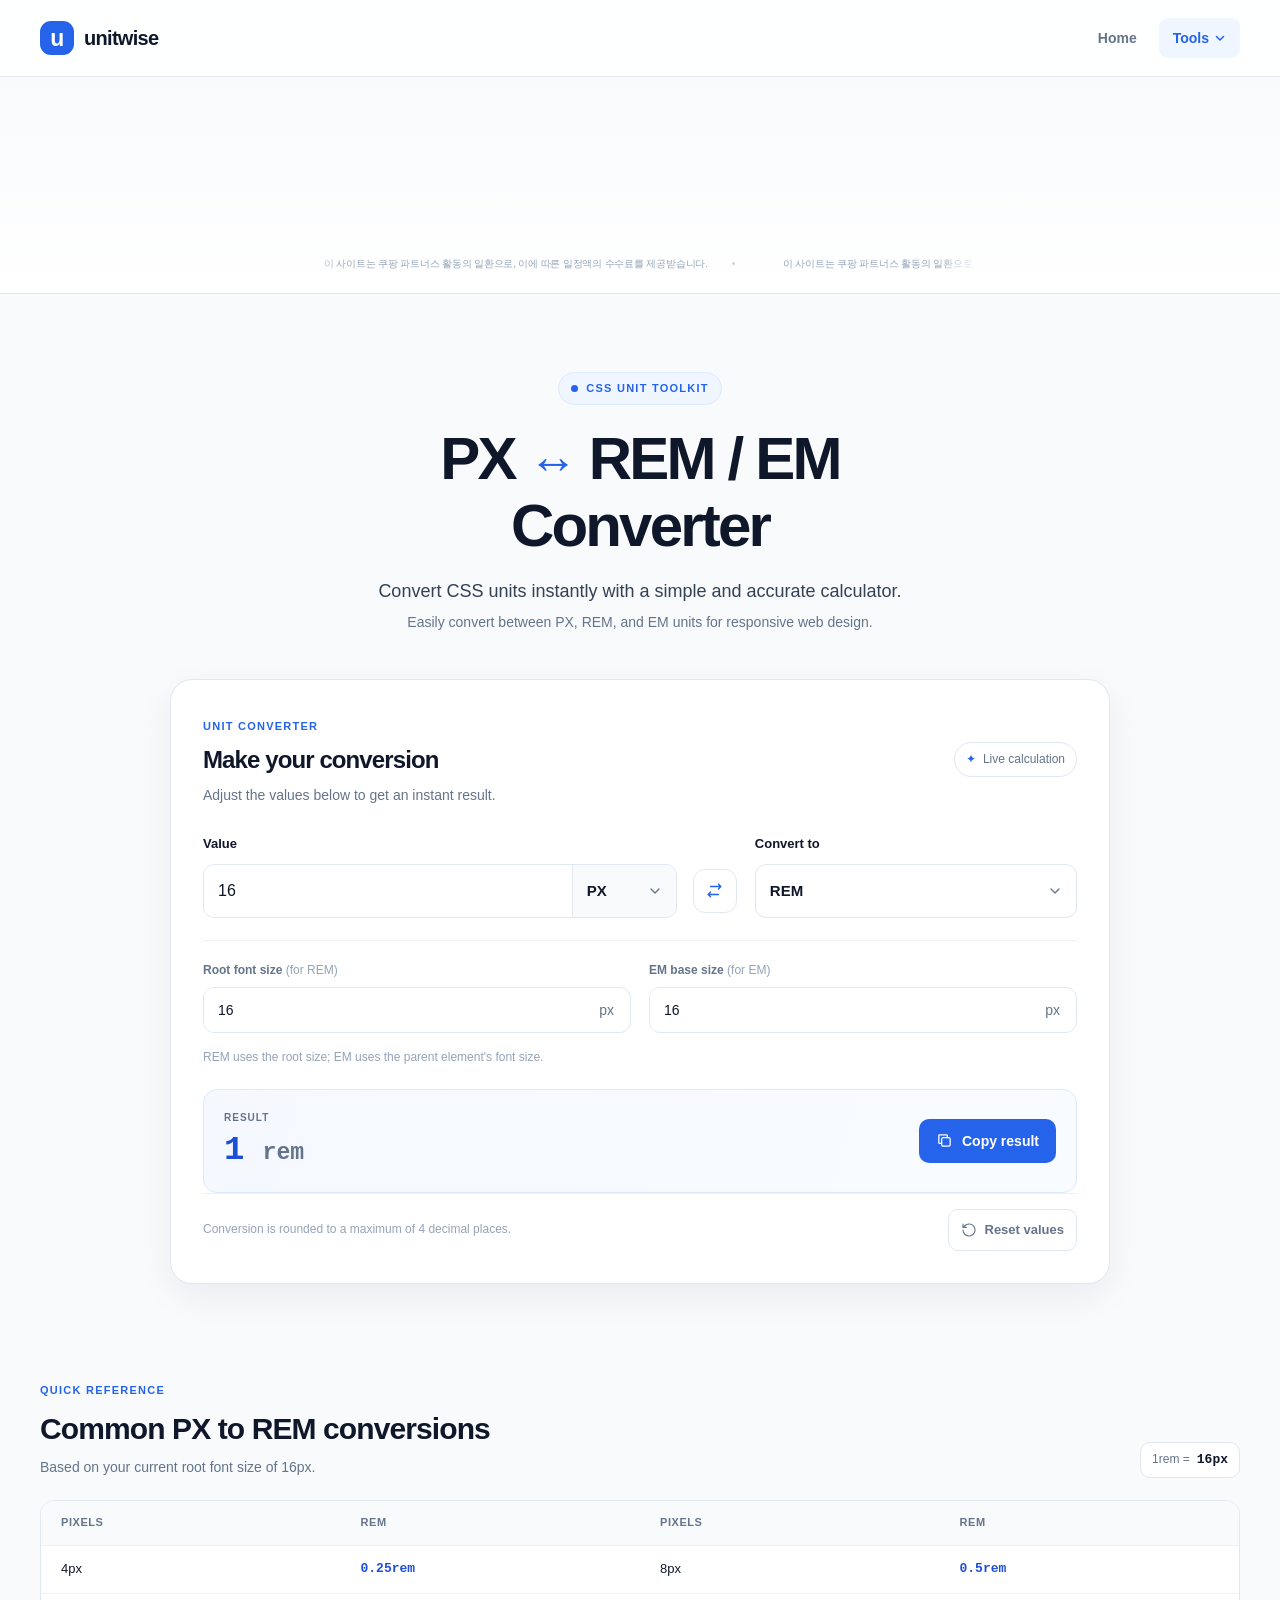
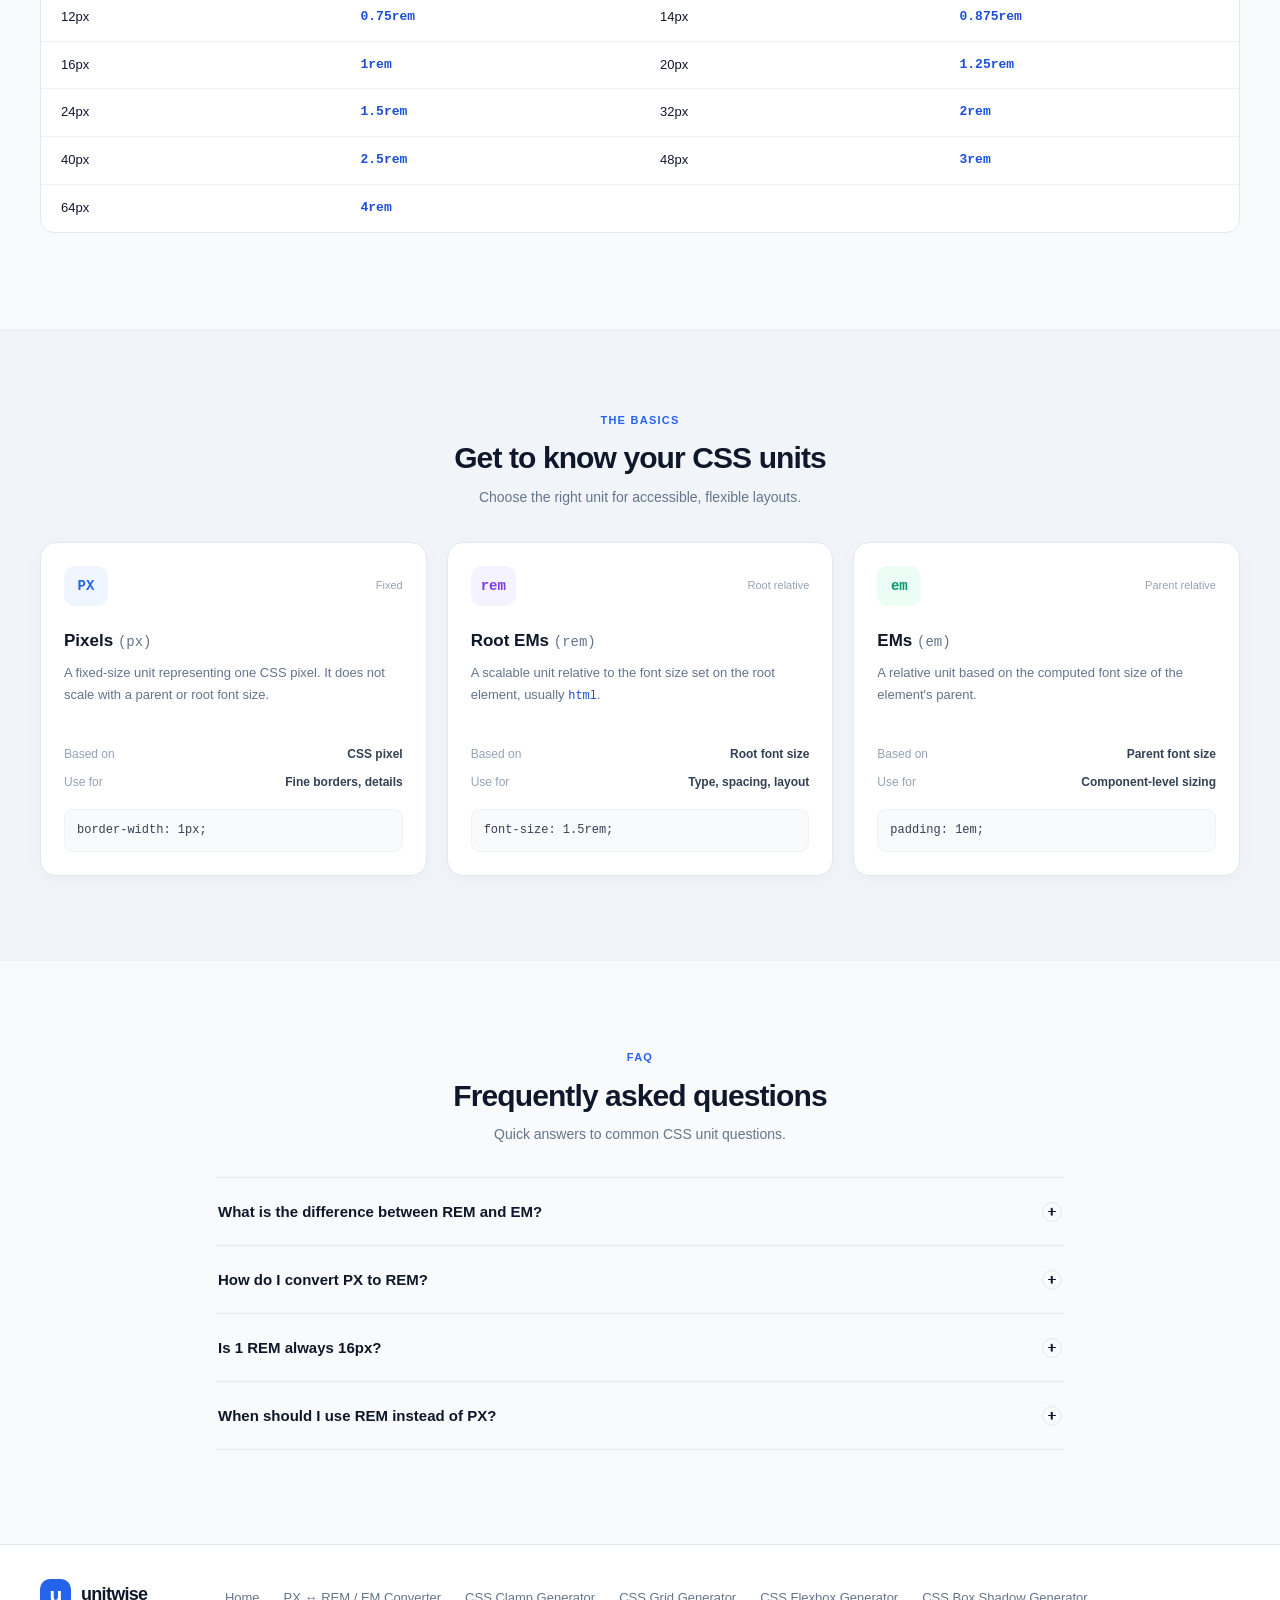
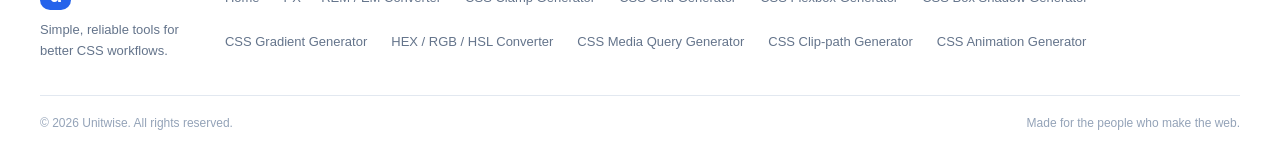
==== commit 41e65ff9: "쿠팡 파트너스 와이드 배너(PC/MO) 추가 1. 광고 배너 적용 - Header 바로 아래에 광고 배너 배치 - PC(680×140px), 모바일(280×140px) 반응형 적용" ====
--- a/index.html
+++ b/index.html
@@ -1,4 +1,4 @@
-﻿<!doctype html>
+<!doctype html>
 <html lang="en">
 
 <head>
@@ -8,25 +8,41 @@
     content="Convert CSS values between PX, REM, and EM instantly with an accurate, responsive unit converter.">
   <meta name="theme-color" content="#f8fafc">
   <title>PX ↔ REM / EM Converter | Unitwise</title>
+  <link rel="canonical" href="https://adsite-ashen.vercel.app/">
+
+  <!-- Open Graph / Facebook -->
+  <meta property="og:type" content="website">
+  <meta property="og:url" content="https://adsite-ashen.vercel.app/">
+  <meta property="og:title" content="PX ↔ REM / EM Converter | Unitwise">
+  <meta property="og:description"
+    content="Convert CSS values between PX, REM, and EM instantly with an accurate, responsive unit converter.">
+  <meta property="og:site_name" content="Unitwise">
+
+  <!-- Twitter -->
+  <meta name="twitter:card" content="summary_large_image">
+  <meta name="twitter:url" content="https://adsite-ashen.vercel.app/">
+  <meta name="twitter:title" content="PX ↔ REM / EM Converter | Unitwise">
+  <meta name="twitter:description"
+    content="Convert CSS values between PX, REM, and EM instantly with an accurate, responsive unit converter.">
+
   <link rel="stylesheet" href="assets/css/normalize.css">
   <link rel="stylesheet" href="assets/css/reset.css">
-  <link rel="stylesheet" href="assets/css/commons.css?v=2">
+  <link rel="stylesheet" href="assets/css/commons.css?v=3">
   <link rel="stylesheet" href="assets/css/style.css">
   <link rel="stylesheet" href="assets/css/responsive.css">
   <script src="https://code.jquery.com/jquery-3.7.1.min.js"
     integrity="sha256-/JqT3SQfawRcv/BIHPThkBvs0OEvtFFmqPF/lYI/Cxo=" crossorigin="anonymous"></script>
-  <script src="assets/js/common.js?v=2"></script>
+  <script src="assets/js/common.js?v=3"></script>
   <script src="assets/js/converter.js"></script>
 
-
-  <meta name="google-site-verification" content="tky7vuJOnp5TWz1bIsefF_0soIKqp9oJH5WHs2JTurM" />
   <meta name="google-site-verification" content="XZpFfX3nSkuJwJqcZBJIZyjZYTVvXYMlZHfaFTL9WIM" />
+  <meta name="naver-site-verification" content="78222065720b46b00c994ca2ac2a4b5945cfe280" />
 </head>
 
 <body data-page="converter">
-  <!--  -->
   <a class="skip-link" href="#main-content">Skip to content</a>
   <div id="header"></div>
+  <div id="banner"></div>
 
   <main id="main-content">
     <section class="hero container" id="top" aria-labelledby="hero-title">
--- a/assets/css/commons.css
+++ b/assets/css/commons.css
@@ -1,710 +1,837 @@
-:root {
-  color-scheme: light;
-  --color-primary: #2563eb;
-  --color-primary-dark: #1d4ed8;
-  --color-primary-soft: #eff6ff;
-  --color-background: #f8fafc;
-  --color-surface: #ffffff;
-  --color-text: #0f172a;
-  --color-text-secondary: #64748b;
-  --color-text-muted: #94a3b8;
-  --color-border: #e2e8f0;
-  --color-border-strong: #cbd5e1;
-  --color-success: #15803d;
-  --color-error: #b91c1c;
-  --font-sans: Inter, Pretendard, -apple-system, BlinkMacSystemFont, "Segoe UI", sans-serif;
-  --font-mono: "SFMono-Regular", Consolas, "Liberation Mono", monospace;
-  --container-width: 1200px;
-  --space-1: 4px;
-  --space-2: 8px;
-  --space-3: 12px;
-  --space-4: 16px;
-  --space-5: 24px;
-  --space-6: 32px;
-  --space-7: 48px;
-  --space-8: 64px;
-  --radius-small: 10px;
-  --radius-medium: 16px;
-  --radius-large: 22px;
-  --shadow-card: 0 12px 36px rgb(15 23 42 / 6%);
-  --transition-fast: 180ms ease;
-}
-
-body {
-  background: var(--color-background);
-  color: var(--color-text);
-  font-family: var(--font-sans);
-  font-size: 16px;
-  line-height: 1.6;
-  -webkit-font-smoothing: antialiased;
-}
-
-button,
-input,
-select {
-  color: inherit;
-}
-
-button:focus-visible,
-a:focus-visible,
-input:focus-visible,
-select:focus-visible,
-.table-scroll:focus-visible {
-  outline: 3px solid rgb(37 99 235 / 35%);
-  outline-offset: 3px;
-}
-
-.container {
-  width: min(calc(100% - 48px), var(--container-width));
-  margin-inline: auto;
-}
-
-.skip-link {
-  position: fixed;
-  z-index: 20;
-  top: 12px;
-  left: 12px;
-  padding: 10px 16px;
-  transform: translateY(-160%);
-  border-radius: var(--radius-small);
-  background: var(--color-text);
-  color: white;
-  transition: transform var(--transition-fast);
-}
-
-.skip-link:focus {
-  transform: translateY(0);
-}
-
-.site-header {
-  position: relative;
-  z-index: 5;
-  border-bottom: 1px solid rgb(226 232 240 / 80%);
-  background: rgb(255 255 255 / 92%);
-}
-
-.site-header__inner {
-  display: flex;
-  min-height: 76px;
-  align-items: center;
-  justify-content: space-between;
-}
-
-.brand {
-  display: inline-flex;
-  align-items: center;
-  gap: 10px;
-  color: var(--color-text);
-  font-size: 20px;
-  font-weight: 750;
-  letter-spacing: -0.7px;
-}
-
-.brand__mark {
-  display: grid;
-  width: 34px;
-  height: 34px;
-  place-items: center;
-  border-radius: 11px;
-  background: var(--color-primary);
-  color: white;
-  font-size: 23px;
-  font-weight: 800;
-  line-height: 1;
-}
-
-.site-nav {
-  display: flex;
-  align-items: center;
-  gap: 8px;
-}
-
-.site-nav__dropdown {
-  position: relative;
-}
-
-.site-nav__dropdown-toggle {
-  display: inline-flex;
-  align-items: center;
-  gap: 5px;
-  border: 0;
-  background: transparent;
-  cursor: pointer;
-}
-
-.site-nav__dropdown-icon {
-  width: 12px;
-  height: 12px;
-  stroke: currentColor;
-  stroke-width: 1.5;
-  opacity: 0.7;
-  transition: opacity var(--transition-fast), color var(--transition-fast), stroke var(--transition-fast);
-  flex-shrink: 0;
-  pointer-events: none;
-  background: none;
-  border: 0;
-  box-shadow: none;
-  transform: none !important;
-}
-
-.site-nav__dropdown-toggle:hover .site-nav__dropdown-icon,
-.site-nav__dropdown-toggle:focus-visible .site-nav__dropdown-icon,
-.site-nav__dropdown-toggle.is-active .site-nav__dropdown-icon,
-.site-nav__dropdown-toggle[aria-expanded="true"] .site-nav__dropdown-icon {
-  opacity: 1;
-  color: var(--color-primary);
-  transform: none !important;
-}
-
-.site-nav__dropdown-menu {
-  position: absolute;
-  z-index: 10;
-  top: calc(100% + 8px);
-  right: 0;
-  display: grid;
-  width: 300px;
-  max-height: min(76vh, 560px);
-  overflow-y: auto;
-  gap: 8px;
-  padding: 12px;
-  border: 1px solid var(--color-border);
-  border-radius: 13px;
-  background: white;
-  box-shadow: var(--shadow-card);
-  opacity: 0;
-  visibility: hidden;
-  pointer-events: none;
-  transform: translateY(-6px);
-  transition: opacity var(--transition-fast), transform var(--transition-fast), visibility var(--transition-fast);
-}
-
-.site-nav__dropdown-menu.is-open {
-  opacity: 1;
-  visibility: visible;
-  pointer-events: auto;
-  transform: translateY(0);
-}
-
-.site-nav__dropdown-menu.is-closing {
-  opacity: 0;
-  visibility: hidden;
-  pointer-events: none;
-  transform: translateY(-6px);
-}
-
-.site-nav__dropdown-group {
-  display: grid;
-  gap: 2px;
-}
-
-.site-nav__dropdown-category {
-  margin: 3px 9px 2px;
-  color: var(--color-text-muted);
-  font-size: 10px;
-  font-weight: 750;
-  letter-spacing: 0.11em;
-  line-height: 1.4;
-  text-transform: uppercase;
-}
-
-.site-nav__dropdown-menu[hidden]:not(.is-open):not(.is-closing) {
-  display: none;
-}
-
-.site-nav__dropdown-menu .site-nav__link {
-  font-size: 13px;
-}
-
-.site-nav__link {
-  padding: 9px 14px;
-  border-radius: 9px;
-  color: var(--color-text-secondary);
-  font-size: 14px;
-  font-weight: 550;
-  transition: color var(--transition-fast), background var(--transition-fast);
-}
-
-.site-nav__link:hover,
-.site-nav__link.is-active,
-.site-nav__dropdown-toggle[aria-expanded="true"] {
-  background: var(--color-primary-soft);
-  color: var(--color-primary);
-}
-
-.menu-toggle {
-  display: none;
-  width: 44px;
-  height: 44px;
-  align-items: center;
-  justify-content: center;
-  flex-direction: column;
-  gap: 5px;
-  border: 1px solid var(--color-border);
-  border-radius: 12px;
-  background: white;
-}
-
-.menu-toggle span {
-  width: 18px;
-  height: 2px;
-  border-radius: 2px;
-  background: var(--color-text);
-  transition: transform var(--transition-fast), opacity var(--transition-fast);
-}
-
-.button {
-  display: inline-flex;
-  min-height: 44px;
-  align-items: center;
-  justify-content: center;
-  gap: 9px;
-  padding: 0 16px;
-  border: 1px solid transparent;
-  border-radius: 10px;
-  font-size: 14px;
-  font-weight: 650;
-  transition: background var(--transition-fast), border-color var(--transition-fast), color var(--transition-fast), transform var(--transition-fast);
-}
-
-.button:active,
-.swap-button:active {
-  transform: translateY(1px);
-}
-
-.button--copy {
-  background: var(--color-primary);
-  color: white;
-}
-
-.button--copy:hover {
-  background: var(--color-primary-dark);
-}
-
-.button--copy svg,
-.text-button svg {
-  width: 17px;
-  height: 17px;
-  fill: none;
-  stroke: currentColor;
-  stroke-linecap: round;
-  stroke-linejoin: round;
-  stroke-width: 1.8;
-}
-
-/* ==========================================================================
-   Standard Reset Button Component (Reference: CSS Flexbox Generator)
-   ========================================================================== */
-
-.button--reset {
-  display: inline-flex;
-  align-items: center;
-  justify-content: center;
-  flex-direction: row;
-  min-height: 42px;
-  gap: 8px;
-  padding: 0 12px;
-  border: 1px solid var(--color-border);
-  border-radius: 10px;
-  background: var(--color-surface);
-  color: var(--color-text-secondary);
-  font-family: inherit;
-  font-size: 13px;
-  font-weight: 650;
-  line-height: 1;
-  white-space: nowrap;
-  cursor: pointer;
-  flex: 0 0 auto;
-  transition: color var(--transition-fast), border-color var(--transition-fast), background var(--transition-fast), transform var(--transition-fast);
-}
-
-.button--reset:hover {
-  border-color: var(--color-primary);
-  background: var(--color-primary-soft);
-  color: var(--color-primary);
-}
-
-.button--reset:active {
-  transform: translateY(1px);
-}
-
-.button--reset svg {
-  width: 16px;
-  height: 16px;
-  flex-shrink: 0;
-  fill: none;
-  stroke: currentColor;
-  stroke-linecap: round;
-  stroke-linejoin: round;
-  stroke-width: 1.7;
-}
-
-@media (max-width: 600px) {
-  .section-heading .button--reset,
-  .color-panel-heading .button--reset,
-  .color-adjustments-heading .button--reset {
-    min-height: 38px;
-    padding-inline: 9px;
-  }
-}
-
-@media (prefers-reduced-motion: reduce) {
-  .button--reset {
-    transition: none;
-  }
-}
-
-.field-group {
-  display: grid;
-  min-width: 0;
-  gap: 9px;
-}
-
-.field-group label {
-  color: var(--color-text);
-  font-size: 13px;
-  font-weight: 650;
-}
-
-.field-group label span {
-  color: var(--color-text-muted);
-  font-weight: 450;
-}
-
-.field-group input,
-.field-group select {
-  width: 100%;
-  min-width: 0;
-  height: 54px;
-  border: 1px solid var(--color-border);
-  border-radius: 11px;
-  background-color: white;
-  color: var(--color-text);
-  transition: border-color var(--transition-fast), box-shadow var(--transition-fast);
-}
-
-.field-group input {
-  padding: 0 14px;
-  font-variant-numeric: tabular-nums;
-}
-
-.field-group select {
-  padding: 0 38px 0 14px;
-  appearance: none;
-  background-image: url("data:image/svg+xml,%3Csvg xmlns='http://www.w3.org/2000/svg' width='16' height='16' viewBox='0 0 24 24' fill='none' stroke='%2364758b' stroke-width='2' stroke-linecap='round' stroke-linejoin='round'%3E%3Cpath d='m6 9 6 6 6-6'/%3E%3C/svg%3E");
-  background-repeat: no-repeat;
-  background-position: right 13px center;
-  font-size: 15px;
-  font-weight: 650;
-}
-
-.field-group input:hover,
-.field-group select:hover {
-  border-color: var(--color-border-strong);
-}
-
-.field-group input:focus,
-.field-group select:focus {
-  border-color: var(--color-primary);
-  outline: none;
-  box-shadow: 0 0 0 3px rgb(37 99 235 / 12%);
-}
-
-.input-with-select,
-.input-with-suffix {
-  display: flex;
-  min-width: 0;
-  align-items: center;
-  overflow: hidden;
-  border: 1px solid var(--color-border);
-  border-radius: 11px;
-  background: white;
-  transition: border-color var(--transition-fast), box-shadow var(--transition-fast);
-}
-
-.input-with-select:focus-within,
-.input-with-suffix:focus-within {
-  border-color: var(--color-primary);
-  box-shadow: 0 0 0 3px rgb(37 99 235 / 12%);
-}
-
-.input-with-select input,
-.input-with-suffix input {
-  height: 52px;
-  border: 0;
-  border-radius: 0;
-  box-shadow: none;
-}
-
-.input-with-select input:focus,
-.input-with-suffix input:focus {
-  border: 0;
-  box-shadow: none;
-}
-
-.input-with-select select {
-  width: 104px;
-  height: 52px;
-  flex: 0 0 104px;
-  border: 0;
-  border-left: 1px solid var(--color-border);
-  border-radius: 0;
-  background-color: #f8fafc;
-}
-
-.input-with-suffix span {
-  padding: 0 16px;
-  color: var(--color-text-secondary);
-  font-size: 14px;
-}
-
-.section-heading {
-  display: flex;
-  align-items: flex-end;
-  justify-content: space-between;
-  gap: 24px;
-}
-
-.section-heading--center {
-  display: block;
-  text-align: center;
-}
-
-.section-heading--center h2 {
-  margin-top: 9px;
-}
-
-.section-heading--center p {
-  margin-top: 10px;
-}
-
-.section-heading h2 {
-  margin-top: 8px;
-  font-size: clamp(23px, 2.4vw, 30px);
-  font-weight: 720;
-  letter-spacing: -0.9px;
-  line-height: 1.25;
-}
-
-.section-heading p {
-  margin-top: 9px;
-  color: var(--color-text-secondary);
-  font-size: 14px;
-}
-
-.eyebrow {
-  display: inline-flex;
-  align-items: center;
-  gap: 8px;
-  color: var(--color-primary);
-  font-size: 11px;
-  font-weight: 750;
-  letter-spacing: 1.25px;
-}
-
-.hero {
-  padding-top: 78px;
-  padding-bottom: 45px;
-  text-align: center;
-}
-
-.hero .eyebrow {
-  padding: 7px 12px;
-  border: 1px solid #dbeafe;
-  border-radius: 999px;
-  background: #eff6ff;
-}
-
-.eyebrow__dot {
-  width: 7px;
-  height: 7px;
-  border-radius: 50%;
-  background: var(--color-primary);
-}
-
-.hero h1 {
-  margin-top: 20px;
-  font-size: clamp(40px, 5vw, 60px);
-  font-weight: 760;
-  letter-spacing: -2.8px;
-  line-height: 1.12;
-}
-
-.hero h1 > span {
-  color: var(--color-primary);
-  font-size: 0.82em;
-  font-weight: 500;
-}
-
-.hero__lead {
-  margin-top: 17px;
-  color: #334155;
-  font-size: 18px;
-}
-
-.hero__description {
-  margin-top: 6px;
-  color: var(--color-text-secondary);
-  font-size: 14px;
-}
-
-.card {
-  border: 1px solid var(--color-border);
-  border-radius: var(--radius-medium);
-  background: var(--color-surface);
-  box-shadow: var(--shadow-card);
-}
-
-.converter-card__badge {
-  display: inline-flex;
-  align-items: center;
-  gap: 7px;
-  padding: 7px 11px;
-  border: 1px solid var(--color-border);
-  border-radius: 999px;
-  background: white;
-  color: var(--color-text-secondary);
-  font-size: 12px;
-  white-space: nowrap;
-}
-
-.converter-card__badge span {
-  color: var(--color-primary);
-}
-
-.faq-list {
-  margin-top: 32px;
-  border-top: 1px solid var(--color-border);
-}
-
-.faq-item {
-  border-bottom: 1px solid var(--color-border);
-}
-
-.faq-item h3 {
-  font-size: inherit;
-  font-weight: inherit;
-}
-
-.faq-question {
-  display: flex;
-  width: 100%;
-  min-height: 67px;
-  align-items: center;
-  justify-content: space-between;
-  gap: 18px;
-  padding: 14px 3px;
-  border: 0;
-  background: transparent;
-  color: var(--color-text);
-  font-size: 15px;
-  font-weight: 630;
-  text-align: left;
-  transition: color var(--transition-fast);
-}
-
-.faq-question:hover,
-.faq-question[aria-expanded="true"] {
-  color: var(--color-primary);
-}
-
-.faq-icon {
-  position: relative;
-  width: 20px;
-  height: 20px;
-  flex: 0 0 20px;
-  border: 1px solid var(--color-border);
-  border-radius: 50%;
-}
-
-.faq-icon::before,
-.faq-icon::after {
-  position: absolute;
-  top: 8px;
-  left: 5px;
-  width: 8px;
-  height: 1.5px;
-  border-radius: 2px;
-  background: currentColor;
-  content: "";
-}
-
-.faq-icon::after {
-  transform: rotate(90deg);
-  transition: transform var(--transition-fast);
-}
-
-.faq-question[aria-expanded="true"] .faq-icon::after {
-  transform: rotate(0);
-}
-
-.faq-answer {
-  padding: 0 38px 19px 3px;
-  color: var(--color-text-secondary);
-  font-size: 13px;
-  line-height: 1.75;
-}
-
-.component-error {
-  padding: 14px 24px;
-  background: #fff7ed;
-  color: #9a3412;
-  font-size: 14px;
-  text-align: center;
-}
-
-.site-footer {
-  border-top: 1px solid var(--color-border);
-  background: white;
-}
-
-.site-footer__main {
-  display: flex;
-  min-height: 150px;
-  align-items: center;
-  justify-content: space-between;
-  gap: 28px;
-}
-
-.brand--footer {
-  font-size: 18px;
-}
-
-.brand--footer .brand__mark {
-  width: 31px;
-  height: 31px;
-  border-radius: 10px;
-  font-size: 21px;
-}
-
-.site-footer__about p {
-  margin-top: 10px;
-  color: var(--color-text-secondary);
-  font-size: 13px;
-}
-
-.footer-nav {
-  display: flex;
-  flex-wrap: wrap;
-  gap: 24px;
-}
-
-.footer-nav a {
-  color: var(--color-text-secondary);
-  font-size: 13px;
-  transition: color var(--transition-fast);
-}
-
-.footer-nav a:hover {
-  color: var(--color-primary);
-}
-
-.site-footer__bottom {
-  display: flex;
-  min-height: 56px;
-  align-items: center;
-  justify-content: space-between;
-  gap: 12px;
-  border-top: 1px solid var(--color-border);
-  color: var(--color-text-muted);
-  font-size: 12px;
-}+:root {
+  color-scheme: light;
+  --color-primary: #2563eb;
+  --color-primary-dark: #1d4ed8;
+  --color-primary-soft: #eff6ff;
+  --color-background: #f8fafc;
+  --color-surface: #ffffff;
+  --color-text: #0f172a;
+  --color-text-secondary: #64748b;
+  --color-text-muted: #94a3b8;
+  --color-border: #e2e8f0;
+  --color-border-strong: #cbd5e1;
+  --color-success: #15803d;
+  --color-error: #b91c1c;
+  --font-sans: Inter, Pretendard, -apple-system, BlinkMacSystemFont, "Segoe UI", sans-serif;
+  --font-mono: "SFMono-Regular", Consolas, "Liberation Mono", monospace;
+  --container-width: 1200px;
+  --space-1: 4px;
+  --space-2: 8px;
+  --space-3: 12px;
+  --space-4: 16px;
+  --space-5: 24px;
+  --space-6: 32px;
+  --space-7: 48px;
+  --space-8: 64px;
+  --radius-small: 10px;
+  --radius-medium: 16px;
+  --radius-large: 22px;
+  --shadow-card: 0 12px 36px rgb(15 23 42 / 6%);
+  --transition-fast: 180ms ease;
+}
+
+body {
+  background: var(--color-background);
+  color: var(--color-text);
+  font-family: var(--font-sans);
+  font-size: 16px;
+  line-height: 1.6;
+  -webkit-font-smoothing: antialiased;
+}
+
+button,
+input,
+select {
+  color: inherit;
+}
+
+button:focus-visible,
+a:focus-visible,
+input:focus-visible,
+select:focus-visible,
+.table-scroll:focus-visible {
+  outline: 3px solid rgb(37 99 235 / 35%);
+  outline-offset: 3px;
+}
+
+.container {
+  width: min(calc(100% - 48px), var(--container-width));
+  margin-inline: auto;
+}
+
+.skip-link {
+  position: fixed;
+  z-index: 20;
+  top: 12px;
+  left: 12px;
+  padding: 10px 16px;
+  transform: translateY(-160%);
+  border-radius: var(--radius-small);
+  background: var(--color-text);
+  color: white;
+  transition: transform var(--transition-fast);
+}
+
+.skip-link:focus {
+  transform: translateY(0);
+}
+
+.site-header {
+  position: relative;
+  z-index: 5;
+  border-bottom: 1px solid rgb(226 232 240 / 80%);
+  background: rgb(255 255 255 / 92%);
+}
+
+.site-header__inner {
+  display: flex;
+  min-height: 76px;
+  align-items: center;
+  justify-content: space-between;
+}
+
+.brand {
+  display: inline-flex;
+  align-items: center;
+  gap: 10px;
+  color: var(--color-text);
+  font-size: 20px;
+  font-weight: 750;
+  letter-spacing: -0.7px;
+}
+
+.brand__mark {
+  display: grid;
+  width: 34px;
+  height: 34px;
+  place-items: center;
+  border-radius: 11px;
+  background: var(--color-primary);
+  color: white;
+  font-size: 23px;
+  font-weight: 800;
+  line-height: 1;
+}
+
+.site-nav {
+  display: flex;
+  align-items: center;
+  gap: 8px;
+}
+
+.site-nav__dropdown {
+  position: relative;
+}
+
+.site-nav__dropdown-toggle {
+  display: inline-flex;
+  align-items: center;
+  gap: 5px;
+  border: 0;
+  background: transparent;
+  cursor: pointer;
+}
+
+.site-nav__dropdown-icon {
+  width: 12px;
+  height: 12px;
+  stroke: currentColor;
+  stroke-width: 1.5;
+  opacity: 0.7;
+  transition: opacity var(--transition-fast), color var(--transition-fast), stroke var(--transition-fast);
+  flex-shrink: 0;
+  pointer-events: none;
+  background: none;
+  border: 0;
+  box-shadow: none;
+  transform: none !important;
+}
+
+.site-nav__dropdown-toggle:hover .site-nav__dropdown-icon,
+.site-nav__dropdown-toggle:focus-visible .site-nav__dropdown-icon,
+.site-nav__dropdown-toggle.is-active .site-nav__dropdown-icon,
+.site-nav__dropdown-toggle[aria-expanded="true"] .site-nav__dropdown-icon {
+  opacity: 1;
+  color: var(--color-primary);
+  transform: none !important;
+}
+
+.site-nav__dropdown-menu {
+  position: absolute;
+  z-index: 10;
+  top: calc(100% + 8px);
+  right: 0;
+  display: grid;
+  width: 300px;
+  max-height: min(76vh, 560px);
+  overflow-y: auto;
+  gap: 8px;
+  padding: 12px;
+  border: 1px solid var(--color-border);
+  border-radius: 13px;
+  background: white;
+  box-shadow: var(--shadow-card);
+  opacity: 0;
+  visibility: hidden;
+  pointer-events: none;
+  transform: translateY(-6px);
+  transition: opacity var(--transition-fast), transform var(--transition-fast), visibility var(--transition-fast);
+}
+
+.site-nav__dropdown-menu.is-open {
+  opacity: 1;
+  visibility: visible;
+  pointer-events: auto;
+  transform: translateY(0);
+}
+
+.site-nav__dropdown-menu.is-closing {
+  opacity: 0;
+  visibility: hidden;
+  pointer-events: none;
+  transform: translateY(-6px);
+}
+
+.site-nav__dropdown-group {
+  display: grid;
+  gap: 2px;
+}
+
+.site-nav__dropdown-category {
+  margin: 3px 9px 2px;
+  color: var(--color-text-muted);
+  font-size: 10px;
+  font-weight: 750;
+  letter-spacing: 0.11em;
+  line-height: 1.4;
+  text-transform: uppercase;
+}
+
+.site-nav__dropdown-menu[hidden]:not(.is-open):not(.is-closing) {
+  display: none;
+}
+
+.site-nav__dropdown-menu .site-nav__link {
+  font-size: 13px;
+}
+
+.site-nav__link {
+  padding: 9px 14px;
+  border-radius: 9px;
+  color: var(--color-text-secondary);
+  font-size: 14px;
+  font-weight: 550;
+  transition: color var(--transition-fast), background var(--transition-fast);
+}
+
+.site-nav__link:hover,
+.site-nav__link.is-active,
+.site-nav__dropdown-toggle[aria-expanded="true"] {
+  background: var(--color-primary-soft);
+  color: var(--color-primary);
+}
+
+.menu-toggle {
+  display: none;
+  width: 44px;
+  height: 44px;
+  align-items: center;
+  justify-content: center;
+  flex-direction: column;
+  gap: 5px;
+  border: 1px solid var(--color-border);
+  border-radius: 12px;
+  background: white;
+}
+
+.menu-toggle span {
+  width: 18px;
+  height: 2px;
+  border-radius: 2px;
+  background: var(--color-text);
+  transition: transform var(--transition-fast), opacity var(--transition-fast);
+}
+
+.button {
+  display: inline-flex;
+  min-height: 44px;
+  align-items: center;
+  justify-content: center;
+  gap: 9px;
+  padding: 0 16px;
+  border: 1px solid transparent;
+  border-radius: 10px;
+  font-size: 14px;
+  font-weight: 650;
+  transition: background var(--transition-fast), border-color var(--transition-fast), color var(--transition-fast), transform var(--transition-fast);
+}
+
+.button:active,
+.swap-button:active {
+  transform: translateY(1px);
+}
+
+.button--copy {
+  background: var(--color-primary);
+  color: white;
+}
+
+.button--copy:hover {
+  background: var(--color-primary-dark);
+}
+
+.button--copy svg,
+.text-button svg {
+  width: 17px;
+  height: 17px;
+  fill: none;
+  stroke: currentColor;
+  stroke-linecap: round;
+  stroke-linejoin: round;
+  stroke-width: 1.8;
+}
+
+/* ==========================================================================
+   Standard Reset Button Component (Reference: CSS Flexbox Generator)
+   ========================================================================== */
+
+.button--reset {
+  display: inline-flex;
+  align-items: center;
+  justify-content: center;
+  flex-direction: row;
+  min-height: 42px;
+  gap: 8px;
+  padding: 0 12px;
+  border: 1px solid var(--color-border);
+  border-radius: 10px;
+  background: var(--color-surface);
+  color: var(--color-text-secondary);
+  font-family: inherit;
+  font-size: 13px;
+  font-weight: 650;
+  line-height: 1;
+  white-space: nowrap;
+  cursor: pointer;
+  flex: 0 0 auto;
+  transition: color var(--transition-fast), border-color var(--transition-fast), background var(--transition-fast), transform var(--transition-fast);
+}
+
+.button--reset:hover {
+  border-color: var(--color-primary);
+  background: var(--color-primary-soft);
+  color: var(--color-primary);
+}
+
+.button--reset:active {
+  transform: translateY(1px);
+}
+
+.button--reset svg {
+  width: 16px;
+  height: 16px;
+  flex-shrink: 0;
+  fill: none;
+  stroke: currentColor;
+  stroke-linecap: round;
+  stroke-linejoin: round;
+  stroke-width: 1.7;
+}
+
+@media (max-width: 600px) {
+  .section-heading .button--reset,
+  .color-panel-heading .button--reset,
+  .color-adjustments-heading .button--reset {
+    min-height: 38px;
+    padding-inline: 9px;
+  }
+}
+
+@media (prefers-reduced-motion: reduce) {
+  .button--reset {
+    transition: none;
+  }
+}
+
+.field-group {
+  display: grid;
+  min-width: 0;
+  gap: 9px;
+}
+
+.field-group label {
+  color: var(--color-text);
+  font-size: 13px;
+  font-weight: 650;
+}
+
+.field-group label span {
+  color: var(--color-text-muted);
+  font-weight: 450;
+}
+
+.field-group input,
+.field-group select {
+  width: 100%;
+  min-width: 0;
+  height: 54px;
+  border: 1px solid var(--color-border);
+  border-radius: 11px;
+  background-color: white;
+  color: var(--color-text);
+  transition: border-color var(--transition-fast), box-shadow var(--transition-fast);
+}
+
+.field-group input {
+  padding: 0 14px;
+  font-variant-numeric: tabular-nums;
+}
+
+.field-group select {
+  padding: 0 38px 0 14px;
+  appearance: none;
+  background-image: url("data:image/svg+xml,%3Csvg xmlns='http://www.w3.org/2000/svg' width='16' height='16' viewBox='0 0 24 24' fill='none' stroke='%2364758b' stroke-width='2' stroke-linecap='round' stroke-linejoin='round'%3E%3Cpath d='m6 9 6 6 6-6'/%3E%3C/svg%3E");
+  background-repeat: no-repeat;
+  background-position: right 13px center;
+  font-size: 15px;
+  font-weight: 650;
+}
+
+.field-group input:hover,
+.field-group select:hover {
+  border-color: var(--color-border-strong);
+}
+
+.field-group input:focus,
+.field-group select:focus {
+  border-color: var(--color-primary);
+  outline: none;
+  box-shadow: 0 0 0 3px rgb(37 99 235 / 12%);
+}
+
+.input-with-select,
+.input-with-suffix {
+  display: flex;
+  min-width: 0;
+  align-items: center;
+  overflow: hidden;
+  border: 1px solid var(--color-border);
+  border-radius: 11px;
+  background: white;
+  transition: border-color var(--transition-fast), box-shadow var(--transition-fast);
+}
+
+.input-with-select:focus-within,
+.input-with-suffix:focus-within {
+  border-color: var(--color-primary);
+  box-shadow: 0 0 0 3px rgb(37 99 235 / 12%);
+}
+
+.input-with-select input,
+.input-with-suffix input {
+  height: 52px;
+  border: 0;
+  border-radius: 0;
+  box-shadow: none;
+}
+
+.input-with-select input:focus,
+.input-with-suffix input:focus {
+  border: 0;
+  box-shadow: none;
+}
+
+.input-with-select select {
+  width: 104px;
+  height: 52px;
+  flex: 0 0 104px;
+  border: 0;
+  border-left: 1px solid var(--color-border);
+  border-radius: 0;
+  background-color: #f8fafc;
+}
+
+.input-with-suffix span {
+  padding: 0 16px;
+  color: var(--color-text-secondary);
+  font-size: 14px;
+}
+
+.section-heading {
+  display: flex;
+  align-items: flex-end;
+  justify-content: space-between;
+  gap: 24px;
+}
+
+.section-heading--center {
+  display: block;
+  text-align: center;
+}
+
+.section-heading--center h2 {
+  margin-top: 9px;
+}
+
+.section-heading--center p {
+  margin-top: 10px;
+}
+
+.section-heading h2 {
+  margin-top: 8px;
+  font-size: clamp(23px, 2.4vw, 30px);
+  font-weight: 720;
+  letter-spacing: -0.9px;
+  line-height: 1.25;
+}
+
+.section-heading p {
+  margin-top: 9px;
+  color: var(--color-text-secondary);
+  font-size: 14px;
+}
+
+.eyebrow {
+  display: inline-flex;
+  align-items: center;
+  gap: 8px;
+  color: var(--color-primary);
+  font-size: 11px;
+  font-weight: 750;
+  letter-spacing: 1.25px;
+}
+
+.hero {
+  padding-top: 78px;
+  padding-bottom: 45px;
+  text-align: center;
+}
+
+.hero .eyebrow {
+  padding: 7px 12px;
+  border: 1px solid #dbeafe;
+  border-radius: 999px;
+  background: #eff6ff;
+}
+
+.eyebrow__dot {
+  width: 7px;
+  height: 7px;
+  border-radius: 50%;
+  background: var(--color-primary);
+}
+
+.hero h1 {
+  margin-top: 20px;
+  font-size: clamp(40px, 5vw, 60px);
+  font-weight: 760;
+  letter-spacing: -2.8px;
+  line-height: 1.12;
+}
+
+.hero h1 > span {
+  color: var(--color-primary);
+  font-size: 0.82em;
+  font-weight: 500;
+}
+
+.hero__lead {
+  margin-top: 17px;
+  color: #334155;
+  font-size: 18px;
+}
+
+.hero__description {
+  margin-top: 6px;
+  color: var(--color-text-secondary);
+  font-size: 14px;
+}
+
+.card {
+  border: 1px solid var(--color-border);
+  border-radius: var(--radius-medium);
+  background: var(--color-surface);
+  box-shadow: var(--shadow-card);
+}
+
+.converter-card__badge {
+  display: inline-flex;
+  align-items: center;
+  gap: 7px;
+  padding: 7px 11px;
+  border: 1px solid var(--color-border);
+  border-radius: 999px;
+  background: white;
+  color: var(--color-text-secondary);
+  font-size: 12px;
+  white-space: nowrap;
+}
+
+.converter-card__badge span {
+  color: var(--color-primary);
+}
+
+.faq-list {
+  margin-top: 32px;
+  border-top: 1px solid var(--color-border);
+}
+
+.faq-item {
+  border-bottom: 1px solid var(--color-border);
+}
+
+.faq-item h3 {
+  font-size: inherit;
+  font-weight: inherit;
+}
+
+.faq-question {
+  display: flex;
+  width: 100%;
+  min-height: 67px;
+  align-items: center;
+  justify-content: space-between;
+  gap: 18px;
+  padding: 14px 3px;
+  border: 0;
+  background: transparent;
+  color: var(--color-text);
+  font-size: 15px;
+  font-weight: 630;
+  text-align: left;
+  transition: color var(--transition-fast);
+}
+
+.faq-question:hover,
+.faq-question[aria-expanded="true"] {
+  color: var(--color-primary);
+}
+
+.faq-icon {
+  position: relative;
+  width: 20px;
+  height: 20px;
+  flex: 0 0 20px;
+  border: 1px solid var(--color-border);
+  border-radius: 50%;
+}
+
+.faq-icon::before,
+.faq-icon::after {
+  position: absolute;
+  top: 8px;
+  left: 5px;
+  width: 8px;
+  height: 1.5px;
+  border-radius: 2px;
+  background: currentColor;
+  content: "";
+}
+
+.faq-icon::after {
+  transform: rotate(90deg);
+  transition: transform var(--transition-fast);
+}
+
+.faq-question[aria-expanded="true"] .faq-icon::after {
+  transform: rotate(0);
+}
+
+.faq-answer {
+  padding: 0 38px 19px 3px;
+  color: var(--color-text-secondary);
+  font-size: 13px;
+  line-height: 1.75;
+}
+
+.component-error {
+  padding: 14px 24px;
+  background: #fff7ed;
+  color: #9a3412;
+  font-size: 14px;
+  text-align: center;
+}
+
+.site-footer {
+  border-top: 1px solid var(--color-border);
+  background: white;
+}
+
+.site-footer__main {
+  display: flex;
+  min-height: 150px;
+  align-items: center;
+  justify-content: space-between;
+  gap: 28px;
+}
+
+.brand--footer {
+  font-size: 18px;
+}
+
+.brand--footer .brand__mark {
+  width: 31px;
+  height: 31px;
+  border-radius: 10px;
+  font-size: 21px;
+}
+
+.site-footer__about p {
+  margin-top: 10px;
+  color: var(--color-text-secondary);
+  font-size: 13px;
+}
+
+.footer-nav {
+  display: flex;
+  flex-wrap: wrap;
+  gap: 24px;
+}
+
+.footer-nav a {
+  color: var(--color-text-secondary);
+  font-size: 13px;
+  transition: color var(--transition-fast);
+}
+
+.footer-nav a:hover {
+  color: var(--color-primary);
+}
+
+.site-footer__bottom {
+  display: flex;
+  min-height: 56px;
+  align-items: center;
+  justify-content: space-between;
+  gap: 12px;
+  border-top: 1px solid var(--color-border);
+  color: var(--color-text-muted);
+  font-size: 12px;
+}
+
+/* ==========================================================================
+   Coupang Partners Banner & Marquee
+   ========================================================================== */
+.coupang-banner-area {
+  position: relative;
+  z-index: 1;
+  width: 100%;
+  padding: 18px 0 14px;
+  background: linear-gradient(180deg, #f8fafc 0%, #ffffff 100%);
+  border-bottom: 1px solid var(--color-border);
+}
+
+.coupang-banner-container {
+  display: flex;
+  flex-direction: column;
+  align-items: center;
+  justify-content: center;
+}
+
+.coupang-banner-wrapper {
+  display: flex;
+  justify-content: center;
+  align-items: center;
+  width: 100%;
+  min-height: 140px;
+}
+
+.coupang-banner {
+  width: 100%;
+  min-height: 140px;
+}
+
+.coupang-banner ins {
+  display: block !important;
+  margin: 0 auto !important;
+  text-align: center;
+}
+
+.coupang-banner iframe {
+  display: block !important;
+  margin: 0 auto !important;
+  border: none !important;
+  border-radius: var(--radius-small, 10px);
+  box-shadow: 0 4px 16px rgba(15, 23, 42, 0.05);
+}
+
+/* PC 배너: 기본 표시, 모바일 숨김 */
+.coupang-banner--pc {
+  display: flex;
+  justify-content: center;
+}
+
+.coupang-banner--mobile {
+  display: none;
+  justify-content: center;
+}
+
+/* 모바일 분기 (768px 이하) */
+@media (max-width: 768px) {
+  .coupang-banner-area {
+    padding: 14px 0 10px;
+  }
+
+  .coupang-banner--pc {
+    display: none !important;
+  }
+
+  .coupang-banner--mobile {
+    display: flex !important;
+  }
+}
+
+/* 마퀴 (흐르는 문구) */
+.coupang-marquee {
+  width: 100%;
+  max-width: 680px;
+  overflow: hidden;
+  position: relative;
+  margin-top: 10px;
+  padding: 4px 0;
+  user-select: none;
+  mask-image: linear-gradient(to right, transparent, black 6%, black 94%, transparent);
+  -webkit-mask-image: linear-gradient(to right, transparent, black 6%, black 94%, transparent);
+}
+
+@media (max-width: 768px) {
+  .coupang-marquee {
+    max-width: 280px;
+  }
+}
+
+.coupang-marquee__track {
+  display: inline-flex;
+  white-space: nowrap;
+  will-change: transform;
+  animation: coupangNoticeMarquee 22s linear infinite;
+}
+
+.coupang-marquee:hover .coupang-marquee__track {
+  animation-play-state: paused;
+}
+
+.coupang-marquee__item {
+  display: inline-flex;
+  align-items: center;
+  font-size: 10px;
+  line-height: 1.4;
+  color: var(--color-text-muted, #94a3b8);
+  letter-spacing: -0.2px;
+  padding: 0 24px;
+}
+
+.coupang-marquee__item::after {
+  content: "•";
+  margin-left: 24px;
+  color: var(--color-border-strong, #cbd5e1);
+}
+
+@keyframes coupangNoticeMarquee {
+  0% {
+    transform: translateX(0);
+  }
+  100% {
+    transform: translateX(-50%);
+  }
+}
